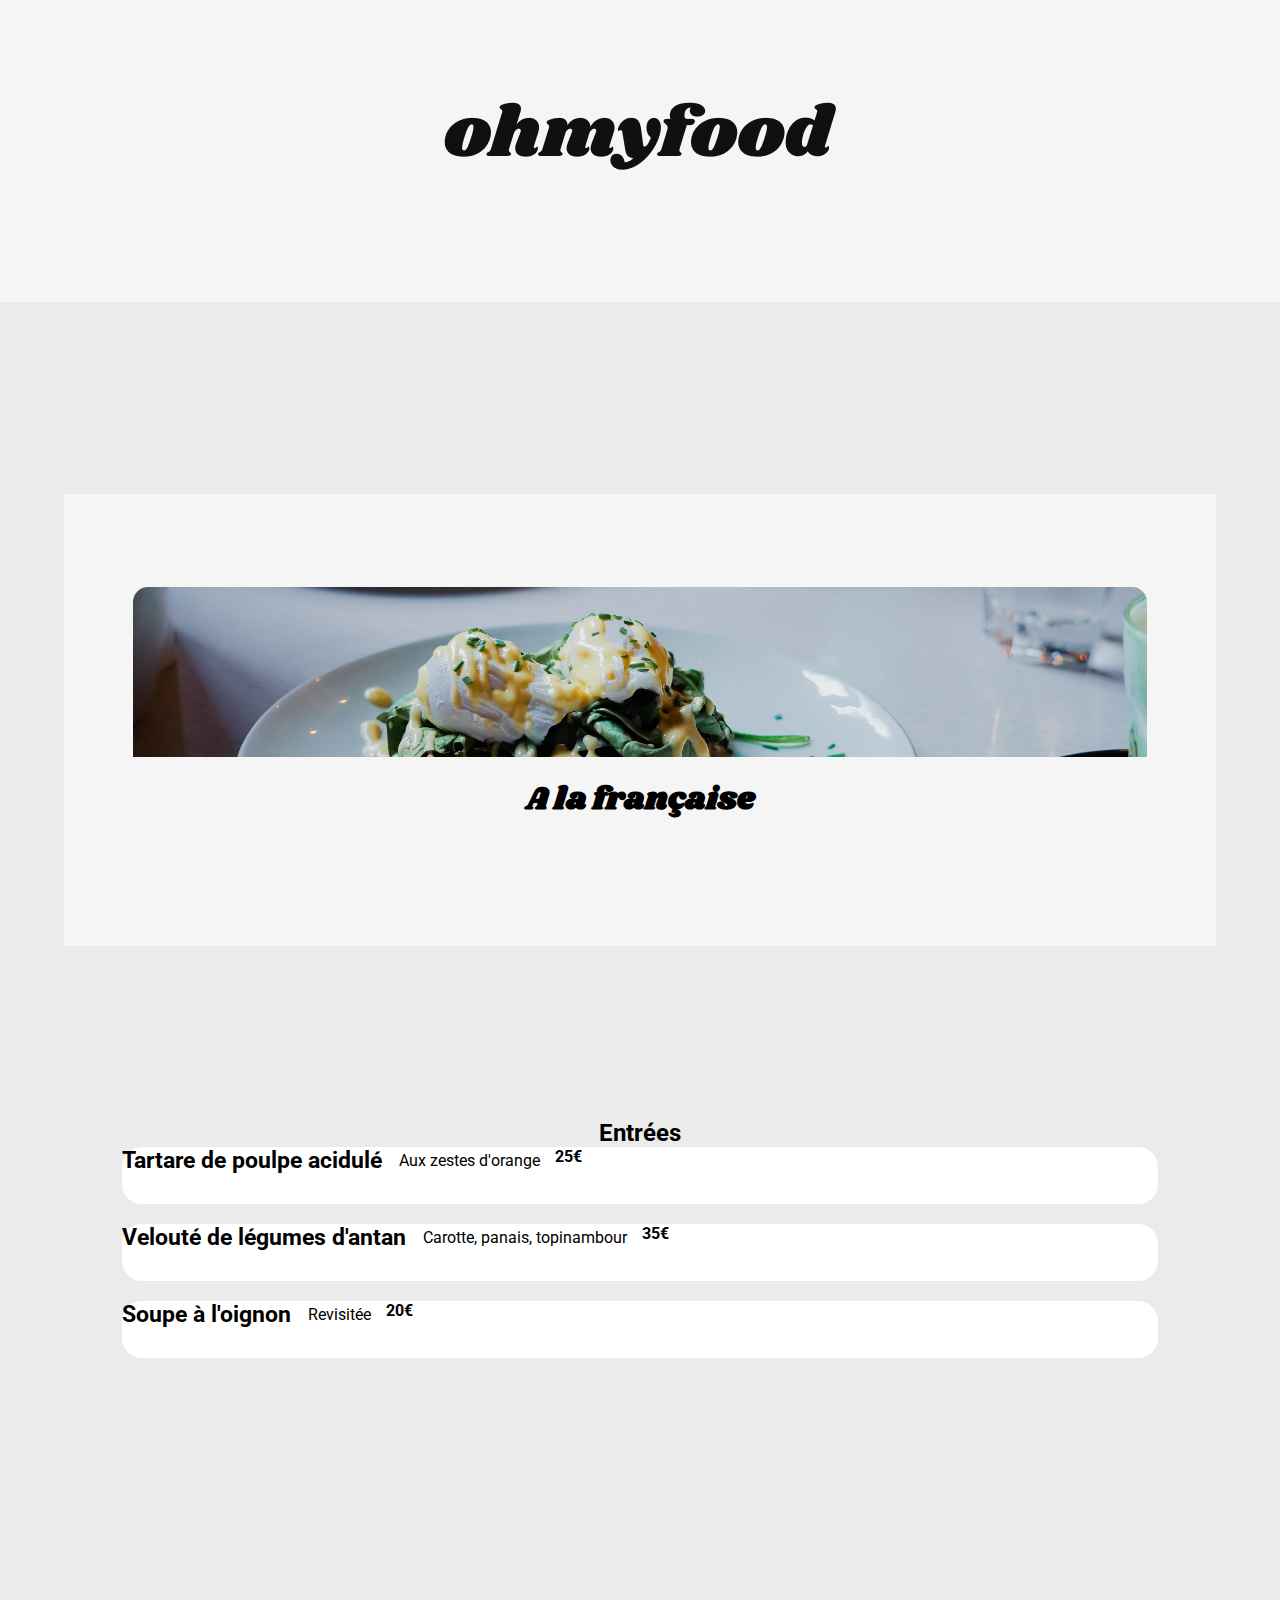
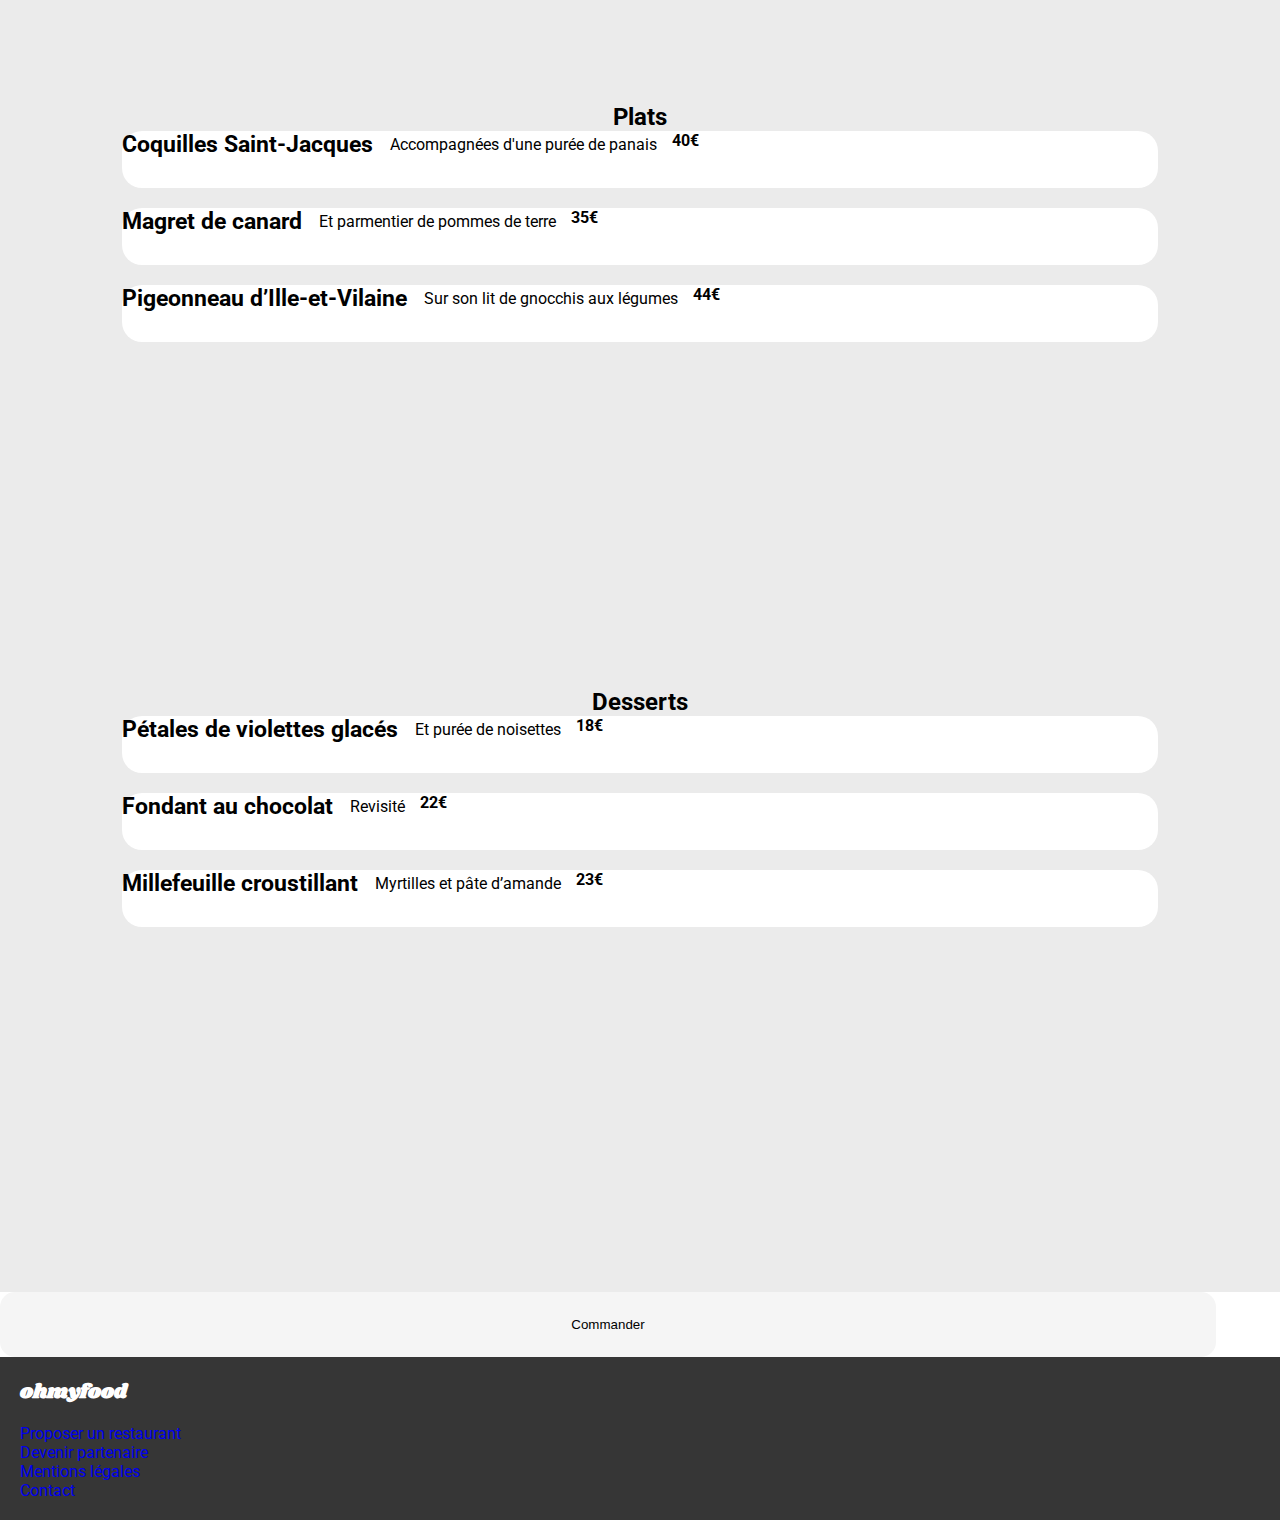
==== menus/a-la-francaise.html @ ab2bd28c "Corrections html" ====
<!DOCTYPE html>
<html lang="fr">

<head>
    <meta charset="UTF-8">
    <meta name="description" content="Projet 3 - Openclassroom - Dev JS React" />
    <title>A la française</title>
    <link rel="preload" href="../css/style.css" as="style">
    <link rel="stylesheet" href="../css/style.css">
</head>
<body>
    <header>
        <a href="../index.html"><!-- icône retour page d'accueil en boutton --><img src="../images/logo/ohmyfood.png"></a>
    </header>
    <main>
        <article>
            <header>
                <img src="../images/restaurants/toa-heftiba-DQKerTsQwi0-unsplash.jpg" alt="photo d'oeufs pochés sur toast et lit de feuilles d'épinards avec sauce">
                <h1>A la française</h1>
                <!-- icône favoris -->
            </header>
            <section>
                <h2>Entrées</h2>
                <ul>
                    <li>
                        <h3>Tartare de poulpe acidulé</h3>
                        <p>Aux zestes d'orange</p>
                        <b>25€</b>
                    </li>
                    <li>
                        <h3>Velouté de légumes d'antan</h3>
                        <p>Carotte, panais, topinambour</p>
                        <b>35€</b>
                    </li>
                    <li>
                        <h3>Soupe à l'oignon</h3>
                        <p>Revisitée</p>
                        <b>20€</b>
                    </li>
                </ul>
            </section>
            <section>
                <h2>Plats</h2>
                <ul>
                    <li>
                        <h3>Coquilles Saint-Jacques</h3>
                        <p>Accompagnées d'une purée de panais</p>
                        <b>40€</b>
                    </li>
                    <li>
                        <h3>Magret de canard</h3>
                        <p>Et parmentier de pommes de terre</p>
                        <b>35€</b>
                    </li>
                    <li>
                        <h3>Pigeonneau d’Ille-et-Vilaine</h3>
                        <p>Sur son lit de gnocchis aux légumes</p>
                        <b>44€</b>
                    </li>
                </ul>
            </section>
            <section>
                <h2>Desserts</h2>
                <ul>
                    <li>
                        <h3>Pétales de violettes glacés</h3>
                        <p>Et purée de noisettes</p>
                        <b>18€</b>
                    </li>
                    <li>
                        <h3>Fondant au chocolat</h3>
                        <p>Revisité</p>
                        <b>22€</b>
                    </li>
                    <li>
                        <h3>Millefeuille croustillant</h3>
                        <p>Myrtilles et pâte d’amande</p>
                        <b>23€</b>
                    </li>
                </ul>
            </section>
        </article>
        <button>
            Commander
        </button>    
    </main>
    <footer>
        <h3>ohmyfood</h3>
        <ul>
            <li>
                <a href="#">Proposer un restaurant</a>
            </li>
            <li>
                <a href="#">Devenir partenaire</a>  
            </li>
            <li>
                <!-- icône -->
                <a href="#">Mentions légales</a>
            </li>
            <li>
                <!-- icône -->
                <a href="#">Contact</a>
            </li>
        </ul>
    </footer>
</body>

</html>
---- css/style.css ----
@import url('https://necolas.github.io/normalize.css/8.0.1/normalize.css');
@import url('https://fonts.googleapis.com/css2?family=Roboto&family=Shrikhand&display=swap');

/* font-family: ', cursive; */

:root {
  --light-grey-1 : hsl(0, 0%, 92%);
  --light-grey-2 : hsl(0, 0%, 96%);
  --white : hsl(0, 0%, 100%);
  --button-gradient : linear-gradient(
    0deg,
    hsl(267, 66%, 60%), 
    hsl(317, 100%, 74%)
    );
  --padding-section : 15% 5%;
  --purple : hsl(267, 66%, 60%);
  --footer-background : hsl(0, 0%, 21%);
  --green : hsl(165, 56%, 75%); 
}

body {
  margin: auto;
  font-family: 'Roboto', sans-serif;
  box-sizing: border-box;
}

h1,
h2,
h3,
h4,
p {
  margin :0;
}

ul {
  margin: 0;
  padding: 0;
  list-style-type: none;
}

a:link {
  text-decoration: none;
}

header h1 {
  font-family: 'Shrikhand';
  padding-top : 15px;
  padding-bottom: 8px;
}

section p {
  padding: 15px;
}

section {
   text-align: center;
}

section p {
  padding-left: 17px;
}
    
header {
  padding : 8% 6% 10%;
  text-align: center;
  background-color: hsl(0, 0%, 96%);
}  

header h2 {
  font-size: 25px;
  font-weight: bolder;
}

header p {
  padding: 15px 0;
  font-weight: 700;
}
  
header button {
  margin-top: 15px;
  padding : 15px 20px;
  border-radius: 25px;
  border : none;
  color : var(--white);
  background: var(--button-gradient);
}

main section {
  padding: var(--padding-section);
}

main h3 {
  padding-bottom: 30px;
  text-align: left;
  font-size: 23px;
}

main ul {
  display: flex;
  flex-direction: column; 
  gap : 20px;
}

main button {
  padding : 25px;
  width : 95%;
  border : none;
  border-radius: 15px;
  background-color: var(--light-grey-2);
}

article {
  padding: var(--padding-section);
  background-color: var(--light-grey-1);
  box-sizing: border-box;
}

article li {
  display: flex;
  border-radius: 20px;
  background-color: var(--white);
}
    
article figure {
  position: relative;
  margin: 0;
  width: 100%;
}

article figcaption {
  display: flex;
  flex-direction: column;
  padding: 0 15px 20px;
}

article img {
  width: 100%;
  height: 170px;
  border-radius: 15px 15px 0 0;
  object-fit: cover;
  z-index: 1;
}

article h4 {
  padding-top: 15px;
}

article p {
  padding-top: 4px;
}

footer {
  padding: 20px;
  color : var(--white);
  background-color: hsl(0, 0%, 21%);
}

footer h3 {
  padding-bottom: 17px;
  font-family: 'Shrikhand';
  font-size: 20px;
  color : var(--white);
}
    
.location {
  display: flex;
  align-items: center;
  justify-content: center;
  background-color: var(--light-grey-1);
}

.logo {
  padding-top: 20px;
  padding-bottom: 8px;
  height: 30px;
}

.fa-heart {
    align-self: flex-end;
}

.nouveau {
  position: absolute;
  margin-top: 3%;
  margin-left: 75%;
  padding: 5px 10px;
  font-size: 14px;
  font-weight: 600;
  color: hsl(165, 80%, 32%);
  background-color: var(--green);
  z-index: 4;
}
---- css/style.css ----
@import url('https://necolas.github.io/normalize.css/8.0.1/normalize.css');
@import url('https://fonts.googleapis.com/css2?family=Roboto&family=Shrikhand&display=swap');

/* font-family: ', cursive; */

:root {
  --light-grey-1 : hsl(0, 0%, 92%);
  --light-grey-2 : hsl(0, 0%, 96%);
  --white : hsl(0, 0%, 100%);
  --button-gradient : linear-gradient(
    0deg,
    hsl(267, 66%, 60%), 
    hsl(317, 100%, 74%)
    );
  --padding-section : 15% 5%;
  --purple : hsl(267, 66%, 60%);
  --footer-background : hsl(0, 0%, 21%);
  --green : hsl(165, 56%, 75%); 
}

body {
  margin: auto;
  font-family: 'Roboto', sans-serif;
  box-sizing: border-box;
}

h1,
h2,
h3,
h4,
p {
  margin :0;
}

ul {
  margin: 0;
  padding: 0;
  list-style-type: none;
}

a:link {
  text-decoration: none;
}

header h1 {
  font-family: 'Shrikhand';
  padding-top : 15px;
  padding-bottom: 8px;
}

section p {
  padding: 15px;
}

section {
   text-align: center;
}

section p {
  padding-left: 17px;
}
    
header {
  padding : 8% 6% 10%;
  text-align: center;
  background-color: hsl(0, 0%, 96%);
}  

header h2 {
  font-size: 25px;
  font-weight: bolder;
}

header p {
  padding: 15px 0;
  font-weight: 700;
}
  
header button {
  margin-top: 15px;
  padding : 15px 20px;
  border-radius: 25px;
  border : none;
  color : var(--white);
  background: var(--button-gradient);
}

main section {
  padding: var(--padding-section);
}

main h3 {
  padding-bottom: 30px;
  text-align: left;
  font-size: 23px;
}

main ul {
  display: flex;
  flex-direction: column; 
  gap : 20px;
}

main button {
  padding : 25px;
  width : 95%;
  border : none;
  border-radius: 15px;
  background-color: var(--light-grey-2);
}

article {
  padding: var(--padding-section);
  background-color: var(--light-grey-1);
  box-sizing: border-box;
}

article li {
  display: flex;
  border-radius: 20px;
  background-color: var(--white);
}
    
article figure {
  position: relative;
  margin: 0;
  width: 100%;
}

article figcaption {
  display: flex;
  flex-direction: column;
  padding: 0 15px 20px;
}

article img {
  width: 100%;
  height: 170px;
  border-radius: 15px 15px 0 0;
  object-fit: cover;
  z-index: 1;
}

article h4 {
  padding-top: 15px;
}

article p {
  padding-top: 4px;
}

footer {
  padding: 20px;
  color : var(--white);
  background-color: hsl(0, 0%, 21%);
}

footer h3 {
  padding-bottom: 17px;
  font-family: 'Shrikhand';
  font-size: 20px;
  color : var(--white);
}
    
.location {
  display: flex;
  align-items: center;
  justify-content: center;
  background-color: var(--light-grey-1);
}

.logo {
  padding-top: 20px;
  padding-bottom: 8px;
  height: 30px;
}

.fa-heart {
    align-self: flex-end;
}

.nouveau {
  position: absolute;
  margin-top: 3%;
  margin-left: 75%;
  padding: 5px 10px;
  font-size: 14px;
  font-weight: 600;
  color: hsl(165, 80%, 32%);
  background-color: var(--green);
  z-index: 4;
}
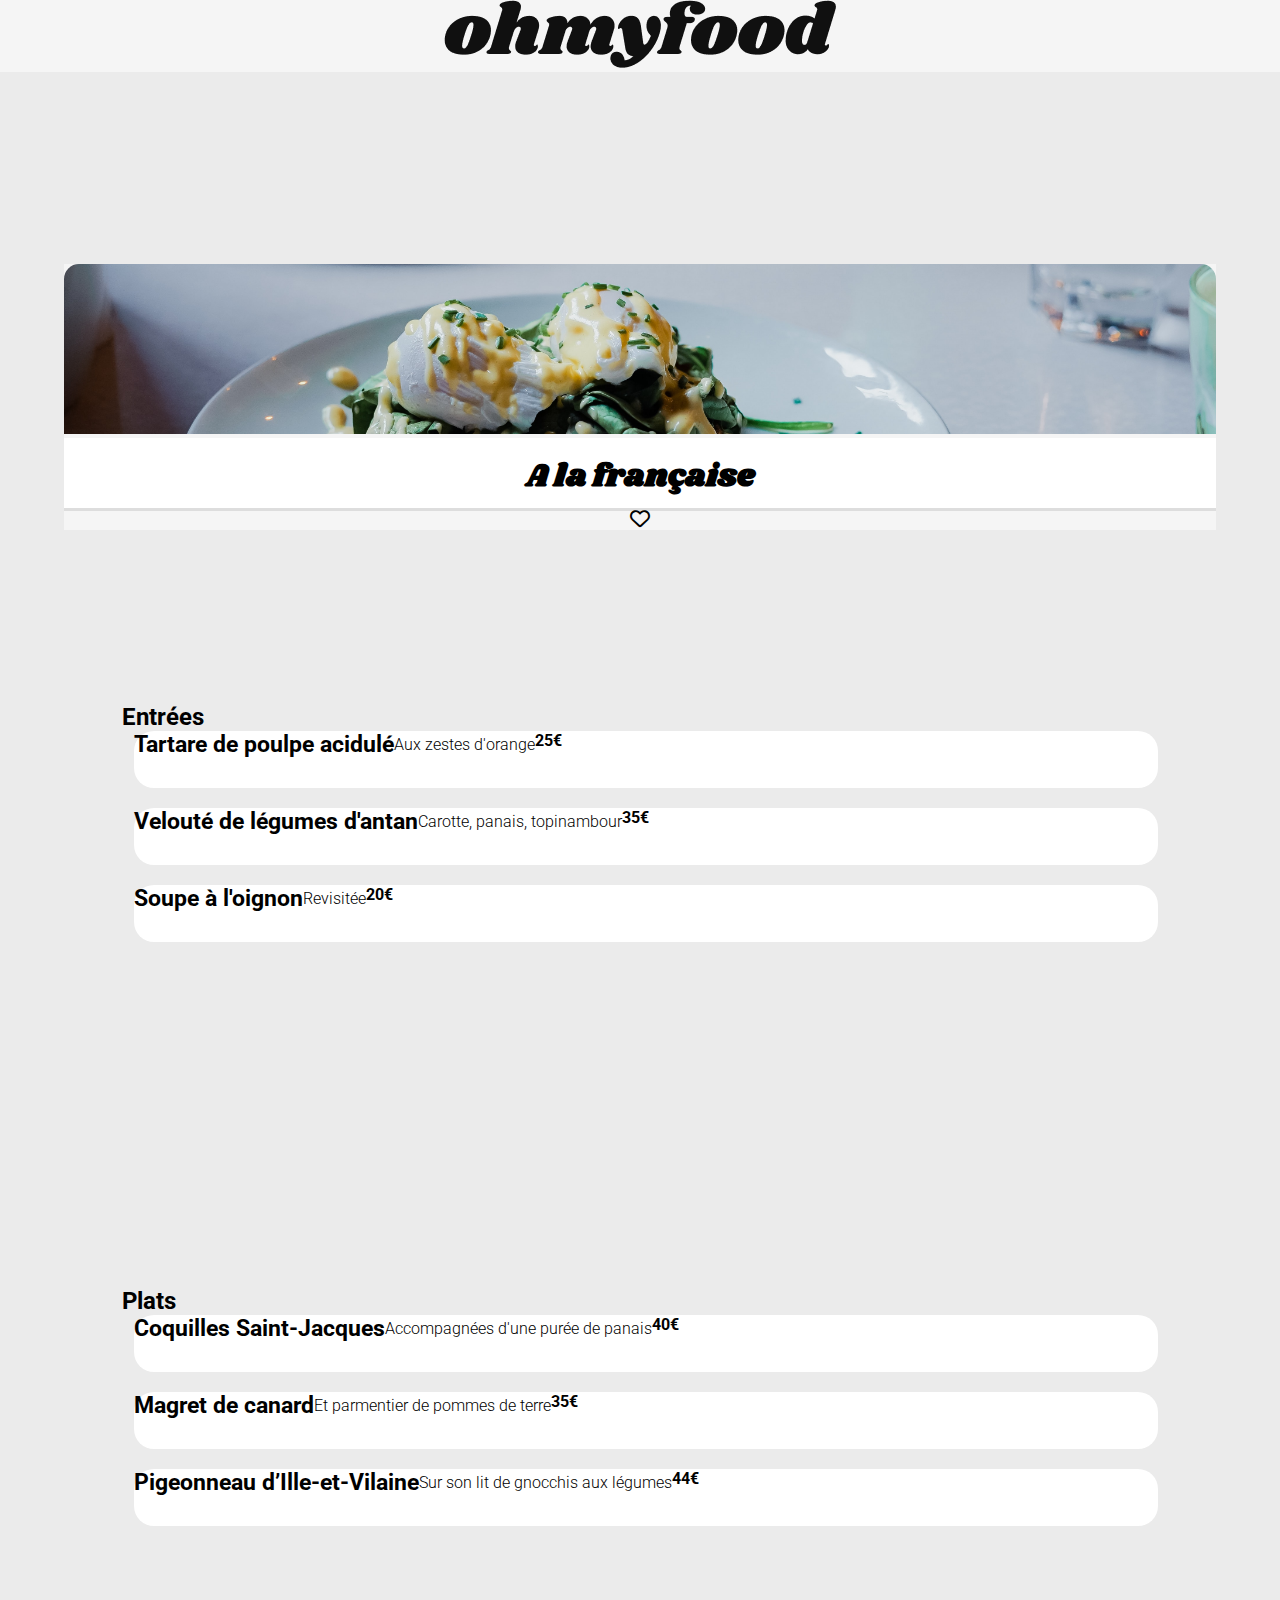
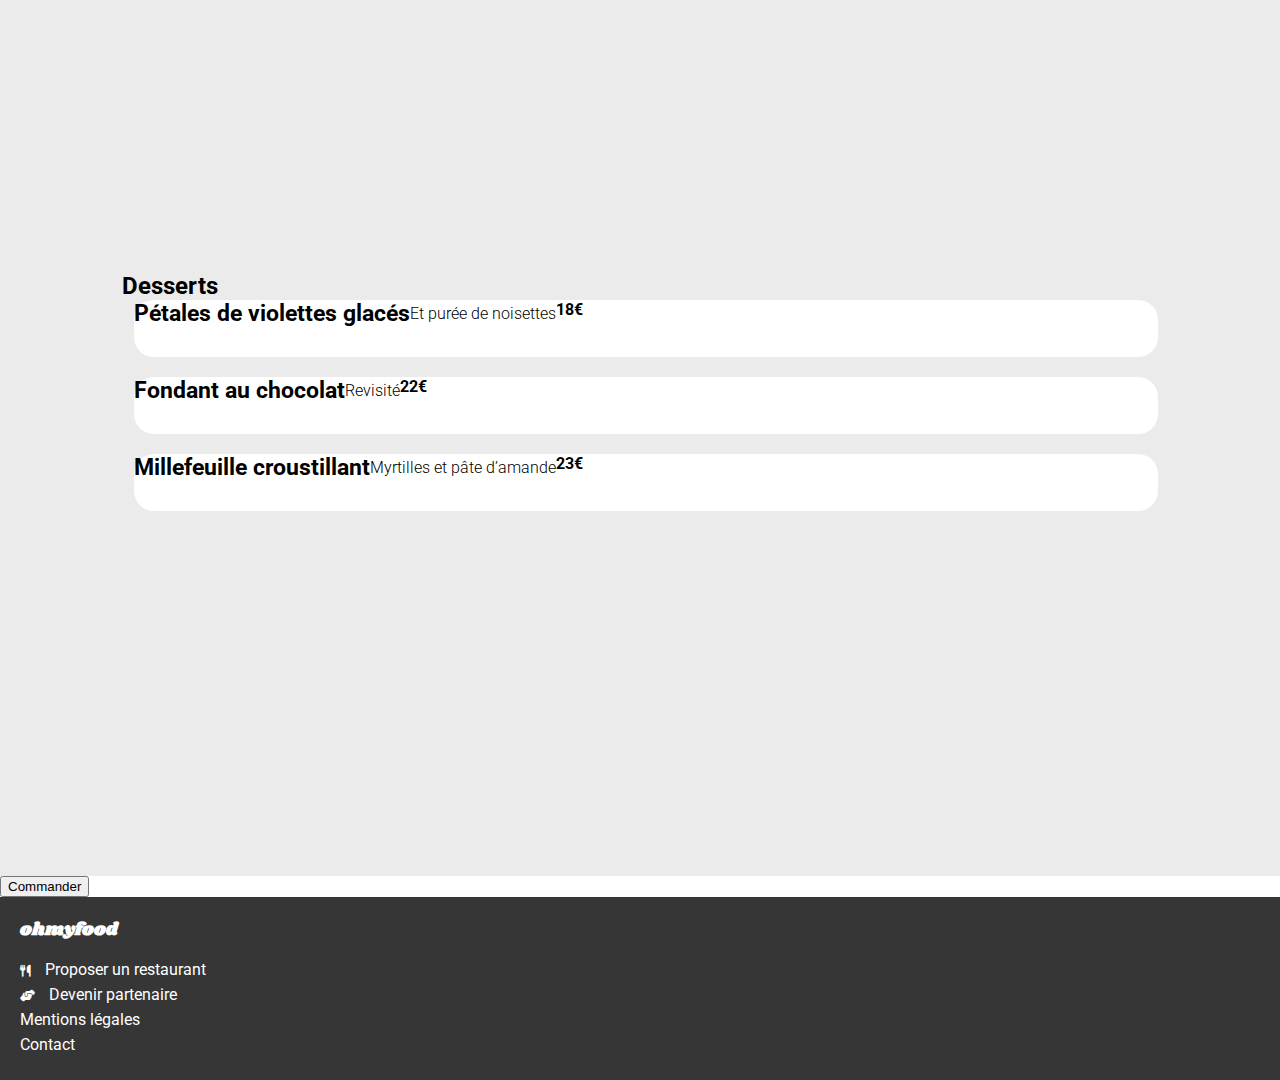
==== commit 932fdcf0: "Début Menus" ====
--- a/menus/a-la-francaise.html
+++ b/menus/a-la-francaise.html
@@ -6,6 +6,11 @@
     <meta name="description" content="Projet 3 - Openclassroom - Dev JS React" />
     <title>A la française</title>
     <link rel="preload" href="../css/style.css" as="style">
+    <link rel="stylesheet" href="https://cdnjs.cloudflare.com/ajax/libs/font-awesome/6.2.1/css/all.min.css">
+    <link rel="preconnect" href="https://fonts.googleapis.com">
+    <link rel="preconnect" href="https://fonts.gstatic.com" crossorigin>
+    <link href="https://fonts.googleapis.com/css2?family=Roboto:wght@100;300;500;700&family=Shrikhand&display=swap"
+    rel="stylesheet">
     <link rel="stylesheet" href="../css/style.css">
 </head>
 <body>
@@ -17,7 +22,7 @@
             <header>
                 <img src="../images/restaurants/toa-heftiba-DQKerTsQwi0-unsplash.jpg" alt="photo d'oeufs pochés sur toast et lit de feuilles d'épinards avec sauce">
                 <h1>A la française</h1>
-                <!-- icône favoris -->
+                <i class="fa-regular fa-heart"></i>
             </header>
             <section>
                 <h2>Entrées</h2>
@@ -86,22 +91,22 @@
     </main>
     <footer>
         <h3>ohmyfood</h3>
-        <ul>
-            <li>
-                <a href="#">Proposer un restaurant</a>
-            </li>
-            <li>
-                <a href="#">Devenir partenaire</a>  
-            </li>
-            <li>
-                <!-- icône -->
-                <a href="#">Mentions légales</a>
-            </li>
-            <li>
-                <!-- icône -->
-                <a href="#">Contact</a>
-            </li>
-        </ul>
+            <ul>
+                <li>
+                    <i class="fa-solid fa-utensils"></i>
+                    Proposer un restaurant
+                </li>
+                <li>
+                    <i class="fa-solid fa-handshake-angle"></i>
+                    Devenir partenaire
+                </li>
+                <li>
+                    Mentions légales
+                </li>
+                <li>
+                    Contact
+                </li>
+            </ul>
     </footer>
 </body>
 
--- a/css/style.css
+++ b/css/style.css
@@ -1,7 +1,4 @@
 @import url('https://necolas.github.io/normalize.css/8.0.1/normalize.css');
-@import url('https://fonts.googleapis.com/css2?family=Roboto&family=Shrikhand&display=swap');
-
-/* font-family: ', cursive; */
 
 :root {
   --light-grey-1 : hsl(0, 0%, 92%);
@@ -42,42 +39,38 @@
   text-decoration: none;
 }
 
-header h1 {
-  font-family: 'Shrikhand';
-  padding-top : 15px;
-  padding-bottom: 8px;
-}
-
-section p {
-  padding: 15px;
-}
-
-section {
-   text-align: center;
-}
-
-section p {
-  padding-left: 17px;
-}
-    
 header {
-  padding : 8% 6% 10%;
   text-align: center;
   background-color: hsl(0, 0%, 96%);
 }  
 
+header h1 {
+  padding : 15px 0 8px 0;
+  font-family: 'Shrikhand';
+  background-color: var(--white);
+  border-bottom: 3px solid hsla(0, 0%, 83%, 80%);
+  /* box-shadow: 2px 2px 3px hsl(0, 0%, 83%); */
+}
+
+header span {
+  padding: 15px 17px;
+}
+
 header h2 {
-  font-size: 25px;
-  font-weight: bolder;
+  padding: 35px 80px 0 80px;
+  font-size: 22px;
+  font-weight: 700;
 }
 
 header p {
-  padding: 15px 0;
-  font-weight: 700;
+  padding: 15px 30px;
+  font-size: 18px;
+  font-weight: 300;
 }
   
 header button {
   margin-top: 15px;
+  margin-bottom: 60px;
   padding : 15px 20px;
   border-radius: 25px;
   border : none;
@@ -101,12 +94,30 @@
   gap : 20px;
 }
 
-main button {
-  padding : 25px;
-  width : 95%;
+main li {
+  margin-left: 12px;
+  padding : 25px 25px 22px 25px;
   border : none;
-  border-radius: 15px;
+  border-radius: 20px;
   background-color: var(--light-grey-2);
+}
+
+main section div {
+  display: flex;
+  gap: 25px;
+  margin-left: -36px;
+}
+
+main section .button-numbers {
+  padding : 3px 8px ;
+  border-radius: 25px;
+  color : var(--white) ;
+  background-color: var(--purple);
+}
+
+main section .fa-solid {
+  color : hsl(0, 0%, 49%);
+  font-size: 18px;
 }
 
 article {
@@ -117,8 +128,13 @@
 
 article li {
   display: flex;
+  padding : 0;
   border-radius: 20px;
   background-color: var(--white);
+}
+
+article a {
+  width: 100%;
 }
     
 article figure {
@@ -130,7 +146,7 @@
 article figcaption {
   display: flex;
   flex-direction: column;
-  padding: 0 15px 20px;
+  padding: 0 25px 25px 20px;
 }
 
 article img {
@@ -143,10 +159,17 @@
 
 article h4 {
   padding-top: 15px;
+  font-size: 17px;
+  /* color : hsl(0, 0, 0); */
+}
+
+article li a:visited {
+  color: black;
 }
 
 article p {
   padding-top: 4px;
+  font-weight: 300;
 }
 
 footer {
@@ -158,8 +181,17 @@
 footer h3 {
   padding-bottom: 17px;
   font-family: 'Shrikhand';
-  font-size: 20px;
+  font-size: 18px;
   color : var(--white);
+}
+
+footer li {
+  padding-bottom: 6px ;
+}
+
+footer .fa-solid {
+  font-size: 12px;
+  padding-right: 10px;
 }
     
 .location {
@@ -176,8 +208,12 @@
 }
 
 .fa-heart {
-    align-self: flex-end;
-}
+  margin-top: -30px;
+  align-self: flex-end;
+  font-size: 20px;
+}
+
+/*fa heaert onclick color purple*/
 
 .nouveau {
   position: absolute;
--- a/css/style.css
+++ b/css/style.css
@@ -1,7 +1,4 @@
 @import url('https://necolas.github.io/normalize.css/8.0.1/normalize.css');
-@import url('https://fonts.googleapis.com/css2?family=Roboto&family=Shrikhand&display=swap');
-
-/* font-family: ', cursive; */
 
 :root {
   --light-grey-1 : hsl(0, 0%, 92%);
@@ -42,42 +39,38 @@
   text-decoration: none;
 }
 
-header h1 {
-  font-family: 'Shrikhand';
-  padding-top : 15px;
-  padding-bottom: 8px;
-}
-
-section p {
-  padding: 15px;
-}
-
-section {
-   text-align: center;
-}
-
-section p {
-  padding-left: 17px;
-}
-    
 header {
-  padding : 8% 6% 10%;
   text-align: center;
   background-color: hsl(0, 0%, 96%);
 }  
 
+header h1 {
+  padding : 15px 0 8px 0;
+  font-family: 'Shrikhand';
+  background-color: var(--white);
+  border-bottom: 3px solid hsla(0, 0%, 83%, 80%);
+  /* box-shadow: 2px 2px 3px hsl(0, 0%, 83%); */
+}
+
+header span {
+  padding: 15px 17px;
+}
+
 header h2 {
-  font-size: 25px;
-  font-weight: bolder;
+  padding: 35px 80px 0 80px;
+  font-size: 22px;
+  font-weight: 700;
 }
 
 header p {
-  padding: 15px 0;
-  font-weight: 700;
+  padding: 15px 30px;
+  font-size: 18px;
+  font-weight: 300;
 }
   
 header button {
   margin-top: 15px;
+  margin-bottom: 60px;
   padding : 15px 20px;
   border-radius: 25px;
   border : none;
@@ -101,12 +94,30 @@
   gap : 20px;
 }
 
-main button {
-  padding : 25px;
-  width : 95%;
+main li {
+  margin-left: 12px;
+  padding : 25px 25px 22px 25px;
   border : none;
-  border-radius: 15px;
+  border-radius: 20px;
   background-color: var(--light-grey-2);
+}
+
+main section div {
+  display: flex;
+  gap: 25px;
+  margin-left: -36px;
+}
+
+main section .button-numbers {
+  padding : 3px 8px ;
+  border-radius: 25px;
+  color : var(--white) ;
+  background-color: var(--purple);
+}
+
+main section .fa-solid {
+  color : hsl(0, 0%, 49%);
+  font-size: 18px;
 }
 
 article {
@@ -117,8 +128,13 @@
 
 article li {
   display: flex;
+  padding : 0;
   border-radius: 20px;
   background-color: var(--white);
+}
+
+article a {
+  width: 100%;
 }
     
 article figure {
@@ -130,7 +146,7 @@
 article figcaption {
   display: flex;
   flex-direction: column;
-  padding: 0 15px 20px;
+  padding: 0 25px 25px 20px;
 }
 
 article img {
@@ -143,10 +159,17 @@
 
 article h4 {
   padding-top: 15px;
+  font-size: 17px;
+  /* color : hsl(0, 0, 0); */
+}
+
+article li a:visited {
+  color: black;
 }
 
 article p {
   padding-top: 4px;
+  font-weight: 300;
 }
 
 footer {
@@ -158,8 +181,17 @@
 footer h3 {
   padding-bottom: 17px;
   font-family: 'Shrikhand';
-  font-size: 20px;
+  font-size: 18px;
   color : var(--white);
+}
+
+footer li {
+  padding-bottom: 6px ;
+}
+
+footer .fa-solid {
+  font-size: 12px;
+  padding-right: 10px;
 }
     
 .location {
@@ -176,8 +208,12 @@
 }
 
 .fa-heart {
-    align-self: flex-end;
-}
+  margin-top: -30px;
+  align-self: flex-end;
+  font-size: 20px;
+}
+
+/*fa heaert onclick color purple*/
 
 .nouveau {
   position: absolute;
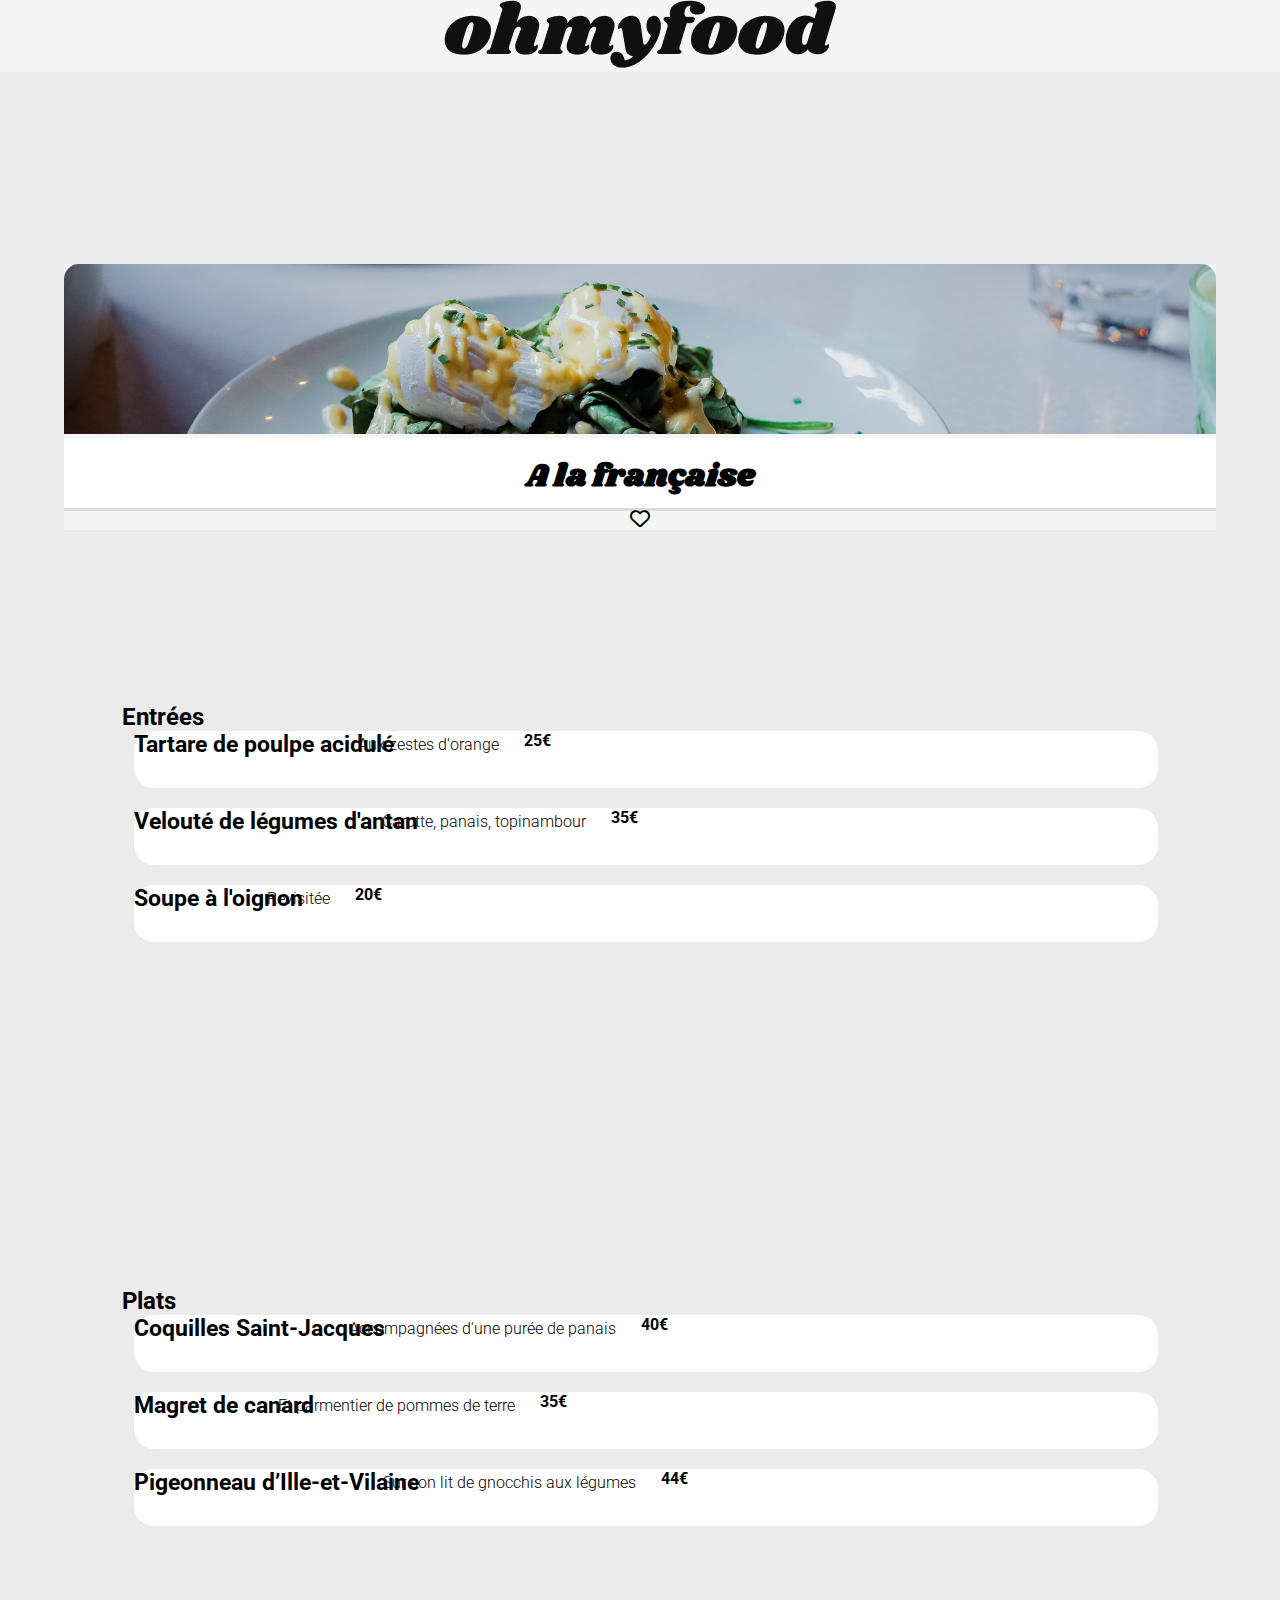
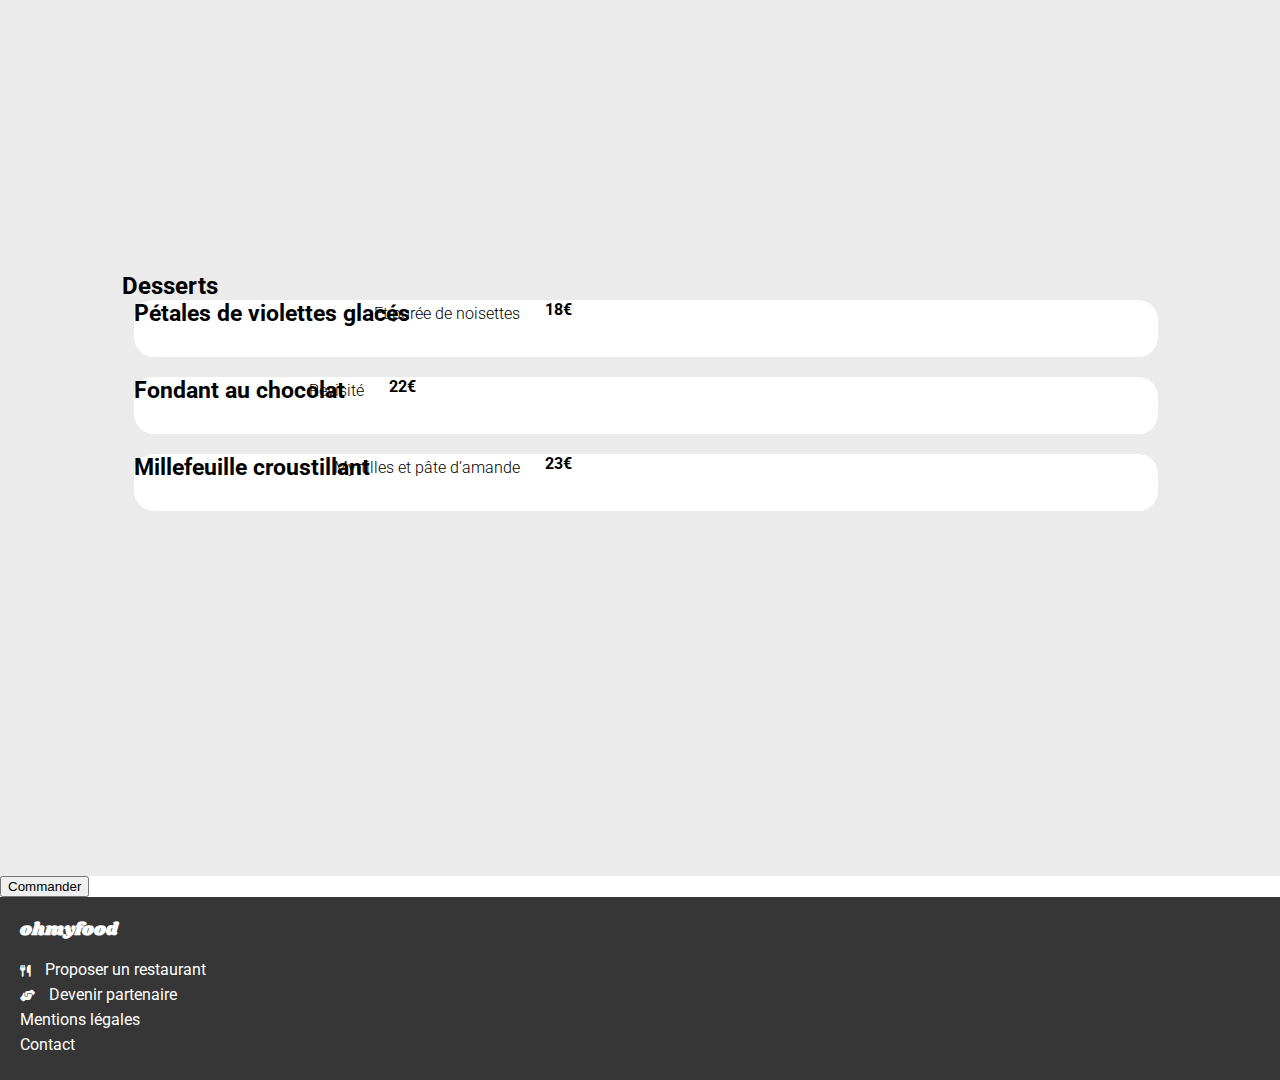
==== commit 4422e0bb: "Design Pages Menu - Part 2" ====
--- a/menus/a-la-francaise.html
+++ b/menus/a-la-francaise.html
@@ -15,77 +15,97 @@
 </head>
 <body>
     <header>
-        <a href="../index.html"><!-- icône retour page d'accueil en boutton --><img src="../images/logo/ohmyfood.png"></a>
+        <a href="../index.html"><!-- icône retour page d'accueil en boutton --><img src="../images/logo/ohmyfood.png" class="menu-logo" alt="logo ohmyfood"></a>
     </header>
-    <main>
+    <main class="page">
         <article>
-            <header>
+            <header class="top-menu">
                 <img src="../images/restaurants/toa-heftiba-DQKerTsQwi0-unsplash.jpg" alt="photo d'oeufs pochés sur toast et lit de feuilles d'épinards avec sauce">
-                <h1>A la française</h1>
-                <i class="fa-regular fa-heart"></i>
+                <div>
+                    <h1>A la française</h1>
+                    <i class="fa-regular fa-heart fav-page"></i>
+                </div>
             </header>
             <section>
                 <h2>Entrées</h2>
                 <ul>
-                    <li>
+                    <li class="menu">
                         <h3>Tartare de poulpe acidulé</h3>
-                        <p>Aux zestes d'orange</p>
-                        <b>25€</b>
+                        <div class="name-price">
+                            <p>Aux zestes d'orange</p>
+                            <b>25€</b>
+                        </div>
                     </li>
-                    <li>
+                    <li class="menu">
                         <h3>Velouté de légumes d'antan</h3>
-                        <p>Carotte, panais, topinambour</p>
-                        <b>35€</b>
+                        <div class="name-price">
+                            <p>Carotte, panais, topinambour</p>
+                            <b>35€</b>
+                        </div>
                     </li>
-                    <li>
+                    <li class="menu">
                         <h3>Soupe à l'oignon</h3>
-                        <p>Revisitée</p>
-                        <b>20€</b>
+                        <div class="name-price">
+                            <p>Revisitée</p>
+                            <b>20€</b>
+                        </div>
                     </li>
                 </ul>
             </section>
             <section>
                 <h2>Plats</h2>
                 <ul>
-                    <li>
+                    <li class="menu">
                         <h3>Coquilles Saint-Jacques</h3>
-                        <p>Accompagnées d'une purée de panais</p>
-                        <b>40€</b>
+                        <div class="name-price">
+                            <p>Accompagnées d'une purée de panais</p>
+                            <b>40€</b>
+                        </div>
                     </li>
-                    <li>
+                    <li class="menu">
                         <h3>Magret de canard</h3>
-                        <p>Et parmentier de pommes de terre</p>
-                        <b>35€</b>
+                        <div class="name-price">
+                            <p>Et parmentier de pommes de terre</p>
+                            <b>35€</b>
+                        </div>
                     </li>
-                    <li>
+                    <li class="menu">
                         <h3>Pigeonneau d’Ille-et-Vilaine</h3>
-                        <p>Sur son lit de gnocchis aux légumes</p>
-                        <b>44€</b>
+                        <div class="name-price">
+                            <p>Sur son lit de gnocchis aux légumes</p>
+                            <b>44€</b>
+                        </div>
                     </li>
                 </ul>
             </section>
             <section>
                 <h2>Desserts</h2>
                 <ul>
-                    <li>
+                    <li class="menu">
                         <h3>Pétales de violettes glacés</h3>
-                        <p>Et purée de noisettes</p>
-                        <b>18€</b>
+                        <div class="name-price">
+                            <p>Et purée de noisettes</p>
+                            <b>18€</b>
+                        </div>
                     </li>
-                    <li>
+                    <li class="menu">
                         <h3>Fondant au chocolat</h3>
-                        <p>Revisité</p>
-                        <b>22€</b>
+                        <div class="name-price">
+                            <p>Revisité</p>
+                            <b>22€</b>
+                        </div>
                     </li>
-                    <li>
+                    <li class="menu">
                         <h3>Millefeuille croustillant</h3>
-                        <p>Myrtilles et pâte d’amande</p>
-                        <b>23€</b>
+                        <div class="name-price">
+                            <p>Myrtilles et pâte d’amande</p>
+                            <b>23€</b>
+                        </div>
                     </li>
                 </ul>
             </section>
         </article>
-        <button>
+        <button class="order-button">
             Commander
         </button>    
     </main>
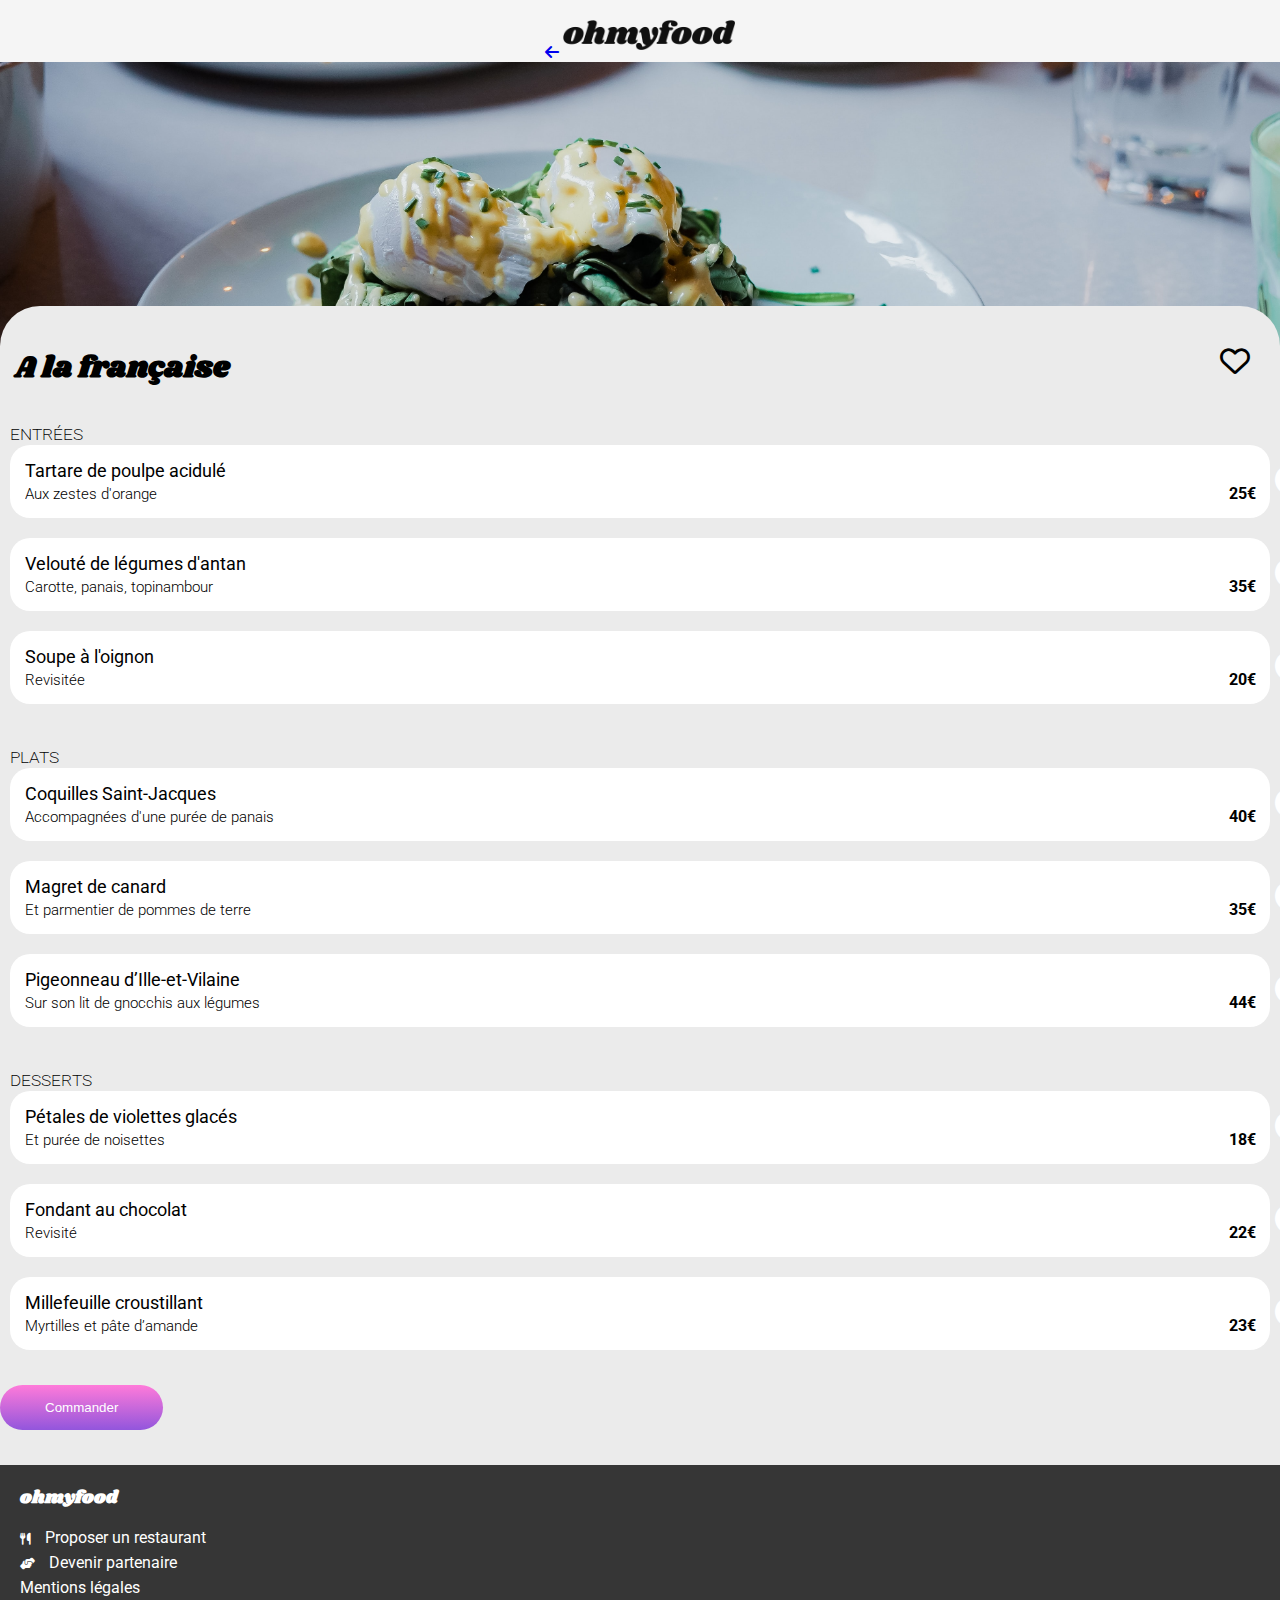
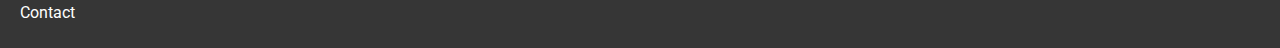
==== commit 45244c76: "Implémentation Animation - 2" ====
--- a/menus/a-la-francaise.html
+++ b/menus/a-la-francaise.html
@@ -3,19 +3,25 @@
 
 <head>
     <meta charset="UTF-8">
-    <meta name="description" content="Projet 3 - Openclassroom - Dev JS React" />
+    <meta name="viewport" content="width=device-width, initial-scale=1.0">
+
     <title>A la française</title>
-    <link rel="preload" href="../css/style.css" as="style">
-    <link rel="stylesheet" href="https://cdnjs.cloudflare.com/ajax/libs/font-awesome/6.2.1/css/all.min.css">
+
+    <link rel="preload" href="css/style.css" as="style">
+    <meta name="description" content="Projet 3 - Openclassroom - Dev JS React">
     <link rel="preconnect" href="https://fonts.googleapis.com">
     <link rel="preconnect" href="https://fonts.gstatic.com" crossorigin>
-    <link href="https://fonts.googleapis.com/css2?family=Roboto:wght@100;300;500;700&family=Shrikhand&display=swap"
-    rel="stylesheet">
+    <link rel="stylesheet" href="https://cdnjs.cloudflare.com/ajax/libs/font-awesome/6.2.1/css/all.min.css">
+    <link rel="stylesheet" href="https://fonts.googleapis.com/css2?family=Roboto:wght@100;300;500;700&family=Shrikhand&display=swap">
+    <link rel="stylesheet" href="https://necolas.github.io/normalize.css/8.0.1/normalize.css">
     <link rel="stylesheet" href="../css/style.css">
 </head>
 <body>
     <header>
-        <a href="../index.html"><!-- icône retour page d'accueil en boutton --><img src="../images/logo/ohmyfood.png" class="menu-logo" alt="logo ohmyfood"></a>
+        <a href="../index.html">
+            <i class="fa-solid fa-arrow-left"></i>
+            <img src="../images/logo/ohmyfood.png" class="menu-logo" alt="logo ohmyfood">
+        </a>
     </header>
     <main class="page">
         <article>
@@ -31,24 +37,24 @@
                 <ul>
                     <li class="menu">
                         <h3>Tartare de poulpe acidulé</h3>
-                        <div class="name-price">
-                            <p>Aux zestes d'orange</p>
-                            <b>25€</b>
-                        </div>
+                        <p>Aux zestes d'orange</p>
+                        <b class="price">25€</b>
+                        <div class="menu-selection"></div>
+                        <i class="fa-solid fa-circle-check"></i>
                     </li>
                     <li class="menu">
                         <h3>Velouté de légumes d'antan</h3>
-                        <div class="name-price">
-                            <p>Carotte, panais, topinambour</p>
-                            <b>35€</b>
-                        </div>
+                        <p>Carotte, panais, topinambour</p>
+                        <b class="price">35€</b>
+                        <div class="menu-selection"></div>
+                        <i class="fa-solid fa-circle-check"></i>
                     </li>
                     <li class="menu">
                         <h3>Soupe à l'oignon</h3>
-                        <div class="name-price">
-                            <p>Revisitée</p>
-                            <b>20€</b>
-                        </div>
+                        <p>Revisitée</p>
+                        <b class="price">20€</b>
+                        <div class="menu-selection"></div>
+                        <i class="fa-solid fa-circle-check"></i>
                     </li>
                 </ul>
             </section>
@@ -57,24 +63,24 @@
                 <ul>
                     <li class="menu">
                         <h3>Coquilles Saint-Jacques</h3>
-                        <div class="name-price">
-                            <p>Accompagnées d'une purée de panais</p>
-                            <b>40€</b>
-                        </div>
+                        <p>Accompagnées d'une purée de panais</p>
+                        <b class="price">40€</b>
+                        <div class="menu-selection"></div>
+                        <i class="fa-solid fa-circle-check"></i>
                     </li>
                     <li class="menu">
                         <h3>Magret de canard</h3>
-                        <div class="name-price">
-                            <p>Et parmentier de pommes de terre</p>
-                            <b>35€</b>
-                        </div>
+                        <p>Et parmentier de pommes de terre</p>
+                        <b class="price">35€</b>
+                        <div class="menu-selection"></div>
+                        <i class="fa-solid fa-circle-check"></i>
                     </li>
                     <li class="menu">
                         <h3>Pigeonneau d’Ille-et-Vilaine</h3>
-                        <div class="name-price">
-                            <p>Sur son lit de gnocchis aux légumes</p>
-                            <b>44€</b>
-                        </div>
+                        <p>Sur son lit de gnocchis aux légumes</p>
+                        <b class="price">44€</b>
+                        <div class="menu-selection"></div>
+                        <i class="fa-solid fa-circle-check"></i>
                     </li>
                 </ul>
             </section>
@@ -83,24 +89,24 @@
                 <ul>
                     <li class="menu">
                         <h3>Pétales de violettes glacés</h3>
-                        <div class="name-price">
-                            <p>Et purée de noisettes</p>
-                            <b>18€</b>
-                        </div>
+                        <p>Et purée de noisettes</p>
+                        <b class="price">18€</b>
+                        <div class="menu-selection"></div>
+                        <i class="fa-solid fa-circle-check"></i>
                     </li>
                     <li class="menu">
                         <h3>Fondant au chocolat</h3>
-                        <div class="name-price">
-                            <p>Revisité</p>
-                            <b>22€</b>
-                        </div>
+                        <p>Revisité</p>
+                        <b class="price">22€</b>
+                        <div class="menu-selection"></div>
+                        <i class="fa-solid fa-circle-check"></i>
                     </li>
                     <li class="menu">
                         <h3>Millefeuille croustillant</h3>
-                        <div class="name-price">
-                            <p>Myrtilles et pâte d’amande</p>
-                            <b>23€</b>
-                        </div>
+                        <p>Myrtilles et pâte d’amande</p>
+                        <b class="price">23€</b>
+                        <div class="menu-selection"></div>
+                        <i class="fa-solid fa-circle-check"></i>
                     </li>
                 </ul>
             </section>
--- a/css/style.css
+++ b/css/style.css
@@ -1,5 +1,3 @@
-@import url('https://necolas.github.io/normalize.css/8.0.1/normalize.css');
-
 :root {
   --light-grey-1 : hsl(0, 0%, 92%);
   --light-grey-2 : hsl(0, 0%, 96%);
@@ -15,6 +13,8 @@
   --green : hsl(165, 56%, 75%); 
 }
 
+/*silver, grey, space*/
+
 body {
   margin: auto;
   font-family: 'Roboto', sans-serif;
@@ -32,10 +32,10 @@
 ul {
   margin: 0;
   padding: 0;
-  list-style-type: none;
-}
-
-a:link {
+  list-style: none;
+}
+
+a {
   text-decoration: none;
 }
 
@@ -46,14 +46,20 @@
 
 header h1 {
   padding : 15px 0 8px 0;
-  font-family: 'Shrikhand';
+  font-family: 'Shrikhand', cursive;
   background-color: var(--white);
   border-bottom: 3px solid hsla(0, 0%, 83%, 80%);
   /* box-shadow: 2px 2px 3px hsl(0, 0%, 83%); */
 }
 
-header span {
+header form {
   padding: 15px 17px;
+}
+
+form input {
+  padding-left: 10px;
+  border: none;
+  background-color: var(--light-grey-1);
 }
 
 header h2 {
@@ -108,6 +114,76 @@
   margin-left: -36px;
 }
 
+
+article {
+  padding: var(--padding-section);
+  background-color: var(--light-grey-1);
+  box-sizing: border-box;
+}
+
+article li {
+  display: flex;
+  padding : 0;
+  border-radius: 20px;
+  background-color: var(--white);
+}
+
+article a {
+  width: 100%;
+}
+
+article figure {
+  position: relative;
+  margin: 0;
+  width: 100%;
+}
+
+article figcaption {
+  display: flex;
+  flex-direction: column;
+  padding: 0 25px 25px 20px;
+}
+
+article img {
+  width: 100%;
+  height: 170px;
+  border-radius: 15px 15px 0 0;
+  object-fit: cover;
+  z-index: 1;
+}
+
+article h4 {
+  padding-top: 15px;
+  font-size: 17px;
+  /* color : hsl(0, 0, 0); */
+}
+
+article li a:visited {
+  color: black;
+}
+
+article p {
+  padding-top: 4px;
+  font-weight: 300;
+}
+
+footer {
+  padding: 20px;
+  color : var(--white);
+  background-color: hsl(0, 0%, 21%);
+}
+
+footer h3 {
+  padding-bottom: 17px;
+  font-family: 'Shrikhand';
+  font-size: 18px;
+  color : var(--white);
+}
+
+footer li {
+  padding-bottom: 6px ;
+}
+
 main section .button-numbers {
   padding : 3px 8px ;
   border-radius: 25px;
@@ -120,80 +196,11 @@
   font-size: 18px;
 }
 
-article {
-  padding: var(--padding-section);
-  background-color: var(--light-grey-1);
-  box-sizing: border-box;
-}
-
-article li {
-  display: flex;
-  padding : 0;
-  border-radius: 20px;
-  background-color: var(--white);
-}
-
-article a {
-  width: 100%;
-}
-    
-article figure {
-  position: relative;
-  margin: 0;
-  width: 100%;
-}
-
-article figcaption {
-  display: flex;
-  flex-direction: column;
-  padding: 0 25px 25px 20px;
-}
-
-article img {
-  width: 100%;
-  height: 170px;
-  border-radius: 15px 15px 0 0;
-  object-fit: cover;
-  z-index: 1;
-}
-
-article h4 {
-  padding-top: 15px;
-  font-size: 17px;
-  /* color : hsl(0, 0, 0); */
-}
-
-article li a:visited {
-  color: black;
-}
-
-article p {
-  padding-top: 4px;
-  font-weight: 300;
-}
-
-footer {
-  padding: 20px;
-  color : var(--white);
-  background-color: hsl(0, 0%, 21%);
-}
-
-footer h3 {
-  padding-bottom: 17px;
-  font-family: 'Shrikhand';
-  font-size: 18px;
-  color : var(--white);
-}
-
-footer li {
-  padding-bottom: 6px ;
-}
-
 footer .fa-solid {
   font-size: 12px;
   padding-right: 10px;
 }
-    
+
 .location {
   display: flex;
   align-items: center;
@@ -225,4 +232,167 @@
   color: hsl(165, 80%, 32%);
   background-color: var(--green);
   z-index: 4;
-}+}
+
+/*----------Pages des Menus----------*/
+
+.page {
+  margin: 0;
+  padding: 0;
+  background-color: var(--light-grey-1);
+}
+
+.page section {
+  padding : 20px 10px;
+  box-sizing: border-box ;
+}
+
+.page li {
+  margin : 0;
+}
+
+.menu-logo {
+  padding-top: 20px;
+  padding-bottom: 8px ;
+  height: 30px;
+}
+
+.page article {
+  padding : 0;
+}
+
+.top-menu img {
+  width: 100%;
+  height: 300px;
+  border-radius: 0%;
+  object-fit: cover ;
+}
+
+.top-menu {
+  background-color : var(--light-grey-1); 
+}
+
+.top-menu div{
+  position : relative;
+  display: flex;
+  background-color: var(--light-grey-1) ;
+}
+
+.top-menu div h1 {
+  margin-top: -60px;
+  padding-top: 40px;
+  padding-left: 15px;
+  width: 100%;
+  text-align: left;
+  font-size: 30px;
+  border-top-left-radius: 40px;
+  border-top-right-radius: 40px;
+  border-color : var(--light-grey-1);
+  background-color: var(--light-grey-1);
+}
+
+.fav-page {
+  position: absolute;
+  font-size: 30px;
+  top : 10px;
+  right : 30px;
+}
+
+.menu {
+  position: relative;
+  display: block ;
+  padding: 15px;
+ 
+}
+
+.page section h2 {
+  font-variant-caps: all-petite-caps;
+  font-weight: 200;
+  font-size: 20px;
+}
+
+.page section h3 {
+  padding: 0;
+  font-size: 18px;
+  font-weight: 400;
+  white-space: nowrap;
+  overflow: hidden;
+  text-overflow: ellipsis;
+}
+
+.name-price {
+  display: flex;
+  justify-content: space-between;
+  align-items: baseline;
+  margin : 0; 
+}
+ 
+.order-button {
+  margin-top: 15px;
+  margin-bottom: 35px;
+  padding: 15px 45px;
+  border-radius: 25px;
+  border: none;
+  color: var(--white);
+  background: var(--button-gradient);
+}
+
+.menu p {
+  white-space: nowrap;
+  overflow: hidden;
+  text-overflow: ellipsis;
+  font-size: 15px;
+}
+
+.price {
+  position: absolute;
+  bottom: 15px;
+  right: 14px;
+  z-index: 2;
+  transition: 0.5s ease;
+}
+
+.menu-selection {
+  position: absolute;
+  top: 0px;
+  right: 0px;
+  border-top-right-radius: 20px;
+  border-bottom-right-radius: 20px;
+  width: 80px;
+  height: 72px;
+  background-color: var(--green);
+  transform: translateX(120%);
+  transition: 0.5s ease;
+}
+
+.menu .fa-circle-check {
+  position: absolute;
+  top: 20px;
+  right: 25px;
+  font-size: 30px;
+  color: var(--white);
+  transform: translateX(200%);
+  transition: 0.5s ease;
+}
+
+.menu:hover .fa-circle-check {
+  animation: rotate-full 0.5s ease;
+}
+
+@keyframes rotate-full {
+  0% {
+    transform: translateX(0%) rotate(0deg);
+  }
+  100% {
+    transform: translateX(0%) rotate(360deg);
+  }
+}
+
+.menu:hover .menu-selection,
+.menu:hover .fa-circle-check {
+  transform: translateX(0%);
+}
+
+.menu:hover .price {
+  transform: translateX(-270%);
+}
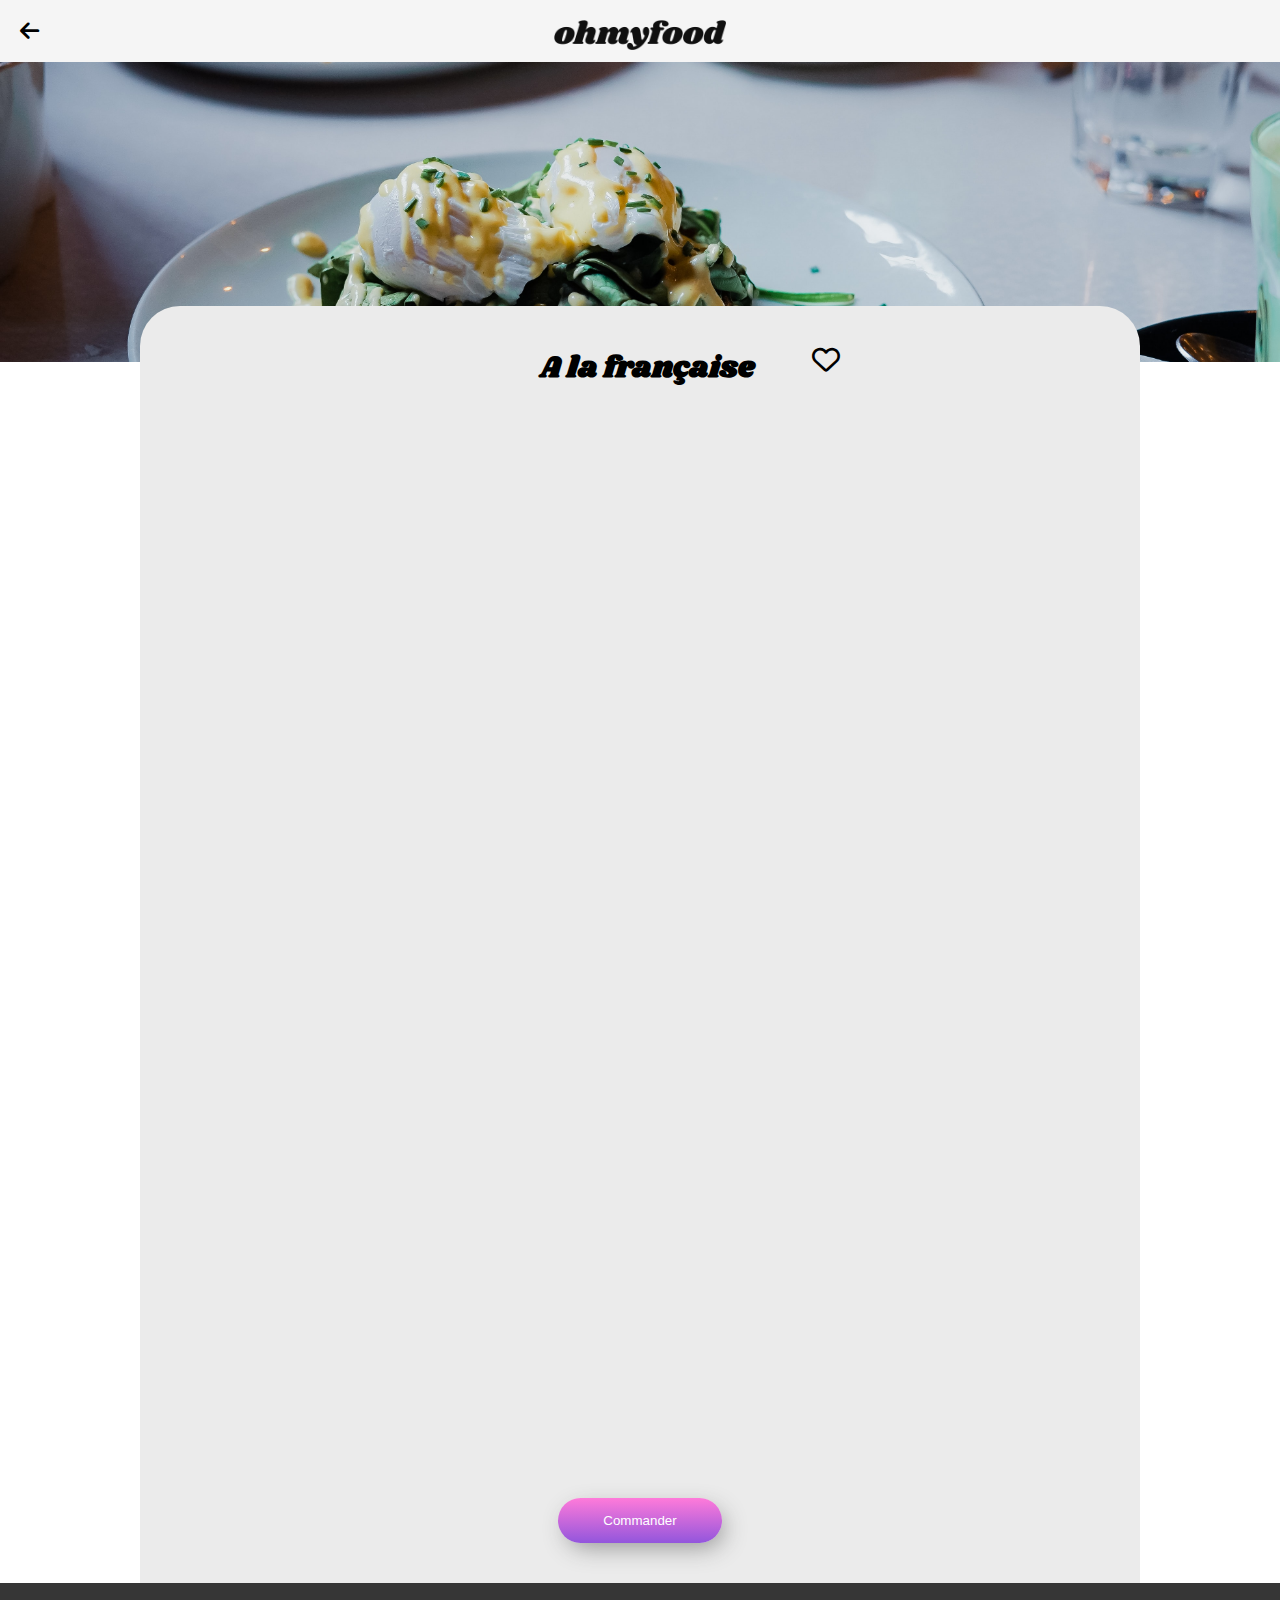
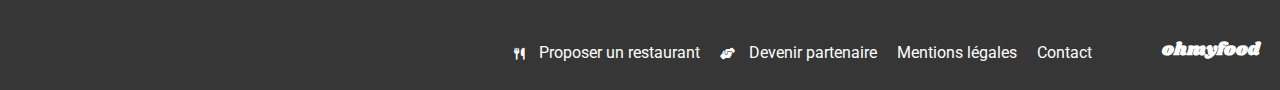
==== commit 91b2583e: "Heart's Homepage Animation" ====
--- a/menus/a-la-francaise.html
+++ b/menus/a-la-francaise.html
@@ -27,93 +27,118 @@
         <article>
             <header class="top-menu">
                 <img src="../images/restaurants/toa-heftiba-DQKerTsQwi0-unsplash.jpg" alt="photo d'oeufs pochés sur toast et lit de feuilles d'épinards avec sauce">
-                <div>
+                <div class="title">
                     <h1>A la française</h1>
                     <i class="fa-regular fa-heart fav-page"></i>
                 </div>
             </header>
             <section>
+                <div class="menu-anim anim1">
                 <h2>Entrées</h2>
                 <ul>
                     <li class="menu">
-                        <h3>Tartare de poulpe acidulé</h3>
-                        <p>Aux zestes d'orange</p>
+                        <section>
+                            <h3>Tartare de poulpe acidulé</h3>
+                            <p>Aux zestes d'orange</p>
+                        </section>
                         <b class="price">25€</b>
                         <div class="menu-selection"></div>
                         <i class="fa-solid fa-circle-check"></i>
                     </li>
                     <li class="menu">
-                        <h3>Velouté de légumes d'antan</h3>
-                        <p>Carotte, panais, topinambour</p>
+                        <section>
+                            <h3>Velouté de légumes d'antan</h3>
+                            <p>Carotte, panais, topinambour</p>
+                        </section>
                         <b class="price">35€</b>
                         <div class="menu-selection"></div>
                         <i class="fa-solid fa-circle-check"></i>
                     </li>
                     <li class="menu">
-                        <h3>Soupe à l'oignon</h3>
-                        <p>Revisitée</p>
+                        <section>
+                            <h3>Soupe à l'oignon</h3>
+                            <p>Revisitée</p>
+                        </section>
                         <b class="price">20€</b>
                         <div class="menu-selection"></div>
                         <i class="fa-solid fa-circle-check"></i>
                     </li>
-                </ul>
+                </ul></div>
             </section>
             <section>
-                <h2>Plats</h2>
-                <ul>
-                    <li class="menu">
-                        <h3>Coquilles Saint-Jacques</h3>
-                        <p>Accompagnées d'une purée de panais</p>
-                        <b class="price">40€</b>
-                        <div class="menu-selection"></div>
-                        <i class="fa-solid fa-circle-check"></i>
-                    </li>
-                    <li class="menu">
-                        <h3>Magret de canard</h3>
-                        <p>Et parmentier de pommes de terre</p>
-                        <b class="price">35€</b>
-                        <div class="menu-selection"></div>
-                        <i class="fa-solid fa-circle-check"></i>
-                    </li>
-                    <li class="menu">
-                        <h3>Pigeonneau d’Ille-et-Vilaine</h3>
-                        <p>Sur son lit de gnocchis aux légumes</p>
-                        <b class="price">44€</b>
-                        <div class="menu-selection"></div>
-                        <i class="fa-solid fa-circle-check"></i>
-                    </li>
-                </ul>
+                <div class="menu-anim anim2">
+                    <h2>Plats</h2>
+                    <ul>
+                        <li class="menu">
+                            <section>
+                                <h3>Coquilles Saint-Jacques</h3>
+                                <p>Accompagnées d'une purée de panais</p>
+                            </section>
+                            <b class="price">40€</b>
+                            <div class="menu-selection"></div>
+                            <i class="fa-solid fa-circle-check"></i>
+                        </li>
+                        <li class="menu">
+                            <section>
+                                <h3>Magret de canard</h3>
+                                <p>Et parmentier de pommes de terre</p>
+                            </section>
+                            <b class="price">35€</b>
+                            <div class="menu-selection"></div>
+                            <i class="fa-solid fa-circle-check"></i>
+                        </li>
+                        <li class="menu">
+                            <section>
+                                <h3>Pigeonneau d’Ille-et-Vilaine</h3>
+                                <p>Sur son lit de gnocchis aux légumes</p>
+                            </section>
+                            <b class="price">44€</b>
+                            <div class="menu-selection"></div>
+                            <i class="fa-solid fa-circle-check"></i>
+                        </li>
+                    </ul>
+                </div>
             </section>
             <section>
-                <h2>Desserts</h2>
-                <ul>
-                    <li class="menu">
-                        <h3>Pétales de violettes glacés</h3>
-                        <p>Et purée de noisettes</p>
-                        <b class="price">18€</b>
-                        <div class="menu-selection"></div>
-                        <i class="fa-solid fa-circle-check"></i>
-                    </li>
-                    <li class="menu">
-                        <h3>Fondant au chocolat</h3>
-                        <p>Revisité</p>
-                        <b class="price">22€</b>
-                        <div class="menu-selection"></div>
-                        <i class="fa-solid fa-circle-check"></i>
-                    </li>
-                    <li class="menu">
-                        <h3>Millefeuille croustillant</h3>
-                        <p>Myrtilles et pâte d’amande</p>
-                        <b class="price">23€</b>
-                        <div class="menu-selection"></div>
-                        <i class="fa-solid fa-circle-check"></i>
-                    </li>
-                </ul>
+                <div class="menu-anim anim3">
+                    <h2>Desserts</h2>
+                    <ul>
+                        <li class="menu">
+                            <section>
+                                <h3>Pétales de violettes glacés</h3>
+                                <p>Et purée de noisettes</p>
+                            </section>
+                            <b class="price">18€</b>
+                            <div class="menu-selection"></div>
+                            <i class="fa-solid fa-circle-check"></i>
+                        </li>
+                        <li class="menu">
+                            <section>
+                                <h3>Fondant au chocolat</h3>
+                                <p>Revisité</p>
+                            </section>
+                            <b class="price">22€</b>
+                            <div class="menu-selection"></div>
+                            <i class="fa-solid fa-circle-check"></i>
+                        </li>
+                        <li class="menu">
+                            <section>
+                                <h3>Millefeuille croustillant</h3>
+                                <p>Myrtilles et pâte d’amande</p>
+                            </section>
+                            <b class="price">23€</b>
+                            <div class="menu-selection"></div>
+                            <i class="fa-solid fa-circle-check"></i>
+                        </li>
+                    </ul>
+                </div>
+                <div class="container-button">
+                    <button class="order-button">
+                        Commander
+                    </button>
+                </div>
             </section>
         </article>
-        <button class="order-button">
-            Commander
-        </button>    
     </main>
     <footer>
         <h3>ohmyfood</h3>
--- a/css/style.css
+++ b/css/style.css
@@ -39,7 +39,20 @@
   text-decoration: none;
 }
 
+/***************************** Index Tags ************************/
+
+
+main > section {
+  padding: 50px;
+}
+
+main h3 {
+  padding-bottom: 30px;
+  font-size: 23px;
+}
+
 header {
+  width: 100%;
   text-align: center;
   background-color: hsl(0, 0%, 96%);
 }  
@@ -49,7 +62,6 @@
   font-family: 'Shrikhand', cursive;
   background-color: var(--white);
   border-bottom: 3px solid hsla(0, 0%, 83%, 80%);
-  /* box-shadow: 2px 2px 3px hsl(0, 0%, 83%); */
 }
 
 header form {
@@ -82,47 +94,68 @@
   border : none;
   color : var(--white);
   background: var(--button-gradient);
-}
-
-main section {
-  padding: var(--padding-section);
-}
-
-main h3 {
-  padding-bottom: 30px;
-  text-align: left;
-  font-size: 23px;
-}
-
-main ul {
+  cursor: pointer;
+  -webkit-box-shadow: 5px 8px 25px -4px rgba(148, 148, 148, 1);
+  -moz-box-shadow: 5px 18px 25px -4px rgba(148, 148, 148, 1);
+  box-shadow: 5px 8px 25px -4px rgba(148, 148, 148, 1)
+}
+
+header button:hover {
+  background: linear-gradient(0deg,
+      hsl(267, 66%, 70%),
+      hsl(317, 100%, 80%));
+  -webkit-box-shadow: 5px 8px 25px -4px rgb(92, 90, 90);
+  -moz-box-shadow: 5px 8px 25px -4px rgb(92, 90, 90);
+  box-shadow: 5px 8px 25px -4px rgb(92, 90, 90);
+  transition: 0.5s ease;
+}
+
+.location input {
+  width: 122px;
+}
+.choix ul {
   display: flex;
-  flex-direction: column; 
+  flex-wrap: wrap;
+  margin-left: auto;
+  margin-right: auto;
   gap : 20px;
 }
 
-main li {
-  margin-left: 12px;
-  padding : 25px 25px 22px 25px;
+.choix li {
+  margin-left: auto;
+  margin-right: auto;
+  padding : 30px 25px;
+  min-width: 280px;
   border : none;
   border-radius: 20px;
   background-color: var(--light-grey-2);
 }
 
-main section div {
-  display: flex;
-  gap: 25px;
-  margin-left: -36px;
-}
-
+.choix i {
+  padding-left : 17px;
+  padding-right: 15px;
+}
+
+.choix i:hover {
+  color: var(--purple);
+  transition: 0.5s ease;
+}
 
 article {
-  padding: var(--padding-section);
   background-color: var(--light-grey-1);
   box-sizing: border-box;
 }
 
-article li {
+.restaurants ul {
   display: flex;
+  flex-direction: column;
+  margin-left: auto;
+  margin-right: auto;
+  gap: 30px;
+}
+
+.restaurants li {
+  position: relative;
   padding : 0;
   border-radius: 20px;
   background-color: var(--white);
@@ -132,7 +165,7 @@
   width: 100%;
 }
 
-article figure {
+.restaurants figure {
   position: relative;
   margin: 0;
   width: 100%;
@@ -141,7 +174,7 @@
 article figcaption {
   display: flex;
   flex-direction: column;
-  padding: 0 25px 25px 20px;
+  padding: 0 20px 18px 20px;
 }
 
 article img {
@@ -155,7 +188,6 @@
 article h4 {
   padding-top: 15px;
   font-size: 17px;
-  /* color : hsl(0, 0, 0); */
 }
 
 article li a:visited {
@@ -184,21 +216,22 @@
   padding-bottom: 6px ;
 }
 
+/*************************** Index Classes ****************************/
+
 main section .button-numbers {
-  padding : 3px 8px ;
+  padding: 3px 8px;
   border-radius: 25px;
-  color : var(--white) ;
+  color: var(--white);
   background-color: var(--purple);
 }
 
+.button-numbers {
+  margin-left: -36px;
+}
+
 main section .fa-solid {
-  color : hsl(0, 0%, 49%);
+  color: hsl(0, 0%, 49%);
   font-size: 18px;
-}
-
-footer .fa-solid {
-  font-size: 12px;
-  padding-right: 10px;
 }
 
 .location {
@@ -214,18 +247,28 @@
   height: 30px;
 }
 
-.fa-heart {
-  margin-top: -30px;
-  align-self: flex-end;
-  font-size: 20px;
-}
-
-/*fa heaert onclick color purple*/
+.restaurants,
+.choix  {
+  padding : 0;
+}
+
+.fonctionnement {
+  max-width: 490px;
+}
+
+.fonctionnement,
+.restaurants-card {
+  margin-left: auto;
+  margin-right: auto;
+  padding: 30px 10px;
+  min-width: 340px;
+  max-width: 600px;
+}
 
 .nouveau {
   position: absolute;
-  margin-top: 3%;
-  margin-left: 75%;
+  top: 15px;
+  right : 15px;
   padding: 5px 10px;
   font-size: 14px;
   font-weight: 600;
@@ -234,21 +277,110 @@
   z-index: 4;
 }
 
-/*----------Pages des Menus----------*/
+footer .fa-solid {
+  font-size: 12px;
+  padding-right: 10px;
+}
+
+/********************** Homepage Heart's Animation **********************/
+
+input[type="checkbox"] {
+  display: none;
+}
+
+.heart-container {
+  position: absolute;
+  top : 190px;
+  right : 5px;
+  display: flex;
+  padding-right: 20px;;
+  align-self: flex-end;
+}
+
+input[type="checkbox"]:checked~label .empty-heart {
+  transform: scale(1);
+  cursor: pointer;
+}
+
+input[type="checkbox"]:checked~label .solid-heart {
+  transition: all 300ms ease-in;
+  transform: scale(0);
+  cursor: pointer;
+}
+
+.empty-heart {
+  position: absolute;
+  font-size: 2em;
+  transition: all 300ms ease-in;
+  transform: scale(0);
+}
+
+.solid-heart {
+  position: relative;
+  margin-top : -1px;
+  background: linear-gradient(0deg,
+        hsl(267, 66%, 60%),
+        hsl(317, 100%, 74%));
+  background-clip: text;
+  -webkit-background-clip: text;
+  -webkit-text-fill-color: transparent;
+  font-size: 2em;
+  transition: all 300ms ease-in;
+}
+
+input[type="checkbox"]:hover~label .empty-heart {
+  transform: scale(0);
+  cursor: pointer;
+}
+
+input[type="checkbox"]:hover~label .solid-heart {
+  transform: scale(1);
+  opacity: 0.8;
+  cursor: pointer;
+}
+  
+
+/********************** Menus Classes *************************/
 
 .page {
   margin: 0;
   padding: 0;
-  background-color: var(--light-grey-1);
-}
-
-.page section {
-  padding : 20px 10px;
-  box-sizing: border-box ;
-}
-
-.page li {
-  margin : 0;
+}
+
+.fa-arrow-left {
+  position: absolute;
+  top : 20px;
+  left : 20px;
+  font-size: 22px;
+  color: black;
+}
+
+.top-menu {
+  background-color : var(--white); 
+}
+
+.top-menu img {
+  width: 100%;
+  height: 300px;
+  border-radius: 0%;
+  object-fit: cover;
+}
+
+.title {
+  position : relative;
+  display: flex;
+  justify-content: center;
+  margin-left: auto;
+  margin-right: auto;
+  max-width: 1000px;
+  z-index: 5;
+}
+
+.fav-page {
+  position: absolute;
+  font-size: 28px;
+  top: -20px;
+  right: 15px;
 }
 
 .menu-logo {
@@ -258,97 +390,111 @@
 }
 
 .page article {
-  padding : 0;
-}
-
-.top-menu img {
-  width: 100%;
-  height: 300px;
-  border-radius: 0%;
-  object-fit: cover ;
-}
-
-.top-menu {
-  background-color : var(--light-grey-1); 
-}
-
-.top-menu div{
-  position : relative;
-  display: flex;
-  background-color: var(--light-grey-1) ;
-}
-
-.top-menu div h1 {
+  padding: 0;
+  background-color: var(--white);
+}
+
+article > section {
+  margin-left: auto;
+  margin-right: auto;
+  padding: 20px 10px;
+  max-width: 1000px;
+  box-sizing: border-box;
+  background-color: var(--light-grey-1);
+}
+
+.menu-anim {
+  margin-left: auto;
+  margin-right: auto;
+  max-width: 500px;
+}
+
+.page h1 {
   margin-top: -60px;
   padding-top: 40px;
   padding-left: 15px;
   width: 100%;
   text-align: left;
-  font-size: 30px;
+  font-size: 29px;
   border-top-left-radius: 40px;
   border-top-right-radius: 40px;
-  border-color : var(--light-grey-1);
+  border-color: var(--light-grey-1);
   background-color: var(--light-grey-1);
 }
 
-.fav-page {
-  position: absolute;
-  font-size: 30px;
-  top : 10px;
-  right : 30px;
-}
-
-.menu {
-  position: relative;
-  display: block ;
-  padding: 15px;
- 
-}
-
-.page section h2 {
+.page h2 {
+  margin-bottom: 10px;
+  padding-bottom: 3px;
+  width: 50px;
   font-variant-caps: all-petite-caps;
   font-weight: 200;
   font-size: 20px;
-}
-
-.page section h3 {
+  border-bottom: 3px solid var(--green);
+}
+
+.menu {
+  position: relative;
+  display: flex ;
+  justify-content: space-between;
+  overflow: hidden;
+  padding: 15px;
+}
+
+.page ul {
+  display: flex; 
+  flex-direction: column;
+  margin-left: auto;
+  margin-right: auto;
+  max-width: 500px;
+  gap: 30px;
+}
+
+.page li {
+  margin: 0;
+  border-radius: 20px;
+  background-color: var(--white);
+}
+
+.menu section {
+  position: relative;
+  width : 85%;
+  overflow: hidden;
+  text-overflow: ellipsis;
+  cursor: pointer;
+}
+
+.menu h3 {
   padding: 0;
   font-size: 18px;
   font-weight: 400;
-  white-space: nowrap;
+}
+
+.menu p {
+  font-size: 15px;
+}
+
+.menu h3,
+.menu p {
+  position: relative;
   overflow: hidden;
   text-overflow: ellipsis;
-}
-
-.name-price {
+  white-space: nowrap;
+}
+
+.price {
   display: flex;
-  justify-content: space-between;
-  align-items: baseline;
-  margin : 0; 
-}
- 
-.order-button {
-  margin-top: 15px;
-  margin-bottom: 35px;
-  padding: 15px 45px;
-  border-radius: 25px;
-  border: none;
+  justify-content: flex-end;
+  margin-top: 23px;
+  transition: 0.5s ease;
+} 
+
+.menu .fa-circle-check {
+  position: absolute;
+  top: 20px;
+  right: 25px;
+  font-size: 30px;
   color: var(--white);
-  background: var(--button-gradient);
-}
-
-.menu p {
-  white-space: nowrap;
-  overflow: hidden;
-  text-overflow: ellipsis;
-  font-size: 15px;
-}
-
-.price {
-  position: absolute;
-  bottom: 15px;
-  right: 14px;
-  z-index: 2;
+  transform: translateX(200%);
   transition: 0.5s ease;
 }
 
@@ -365,16 +511,45 @@
   transition: 0.5s ease;
 }
 
-.menu .fa-circle-check {
-  position: absolute;
-  top: 20px;
-  right: 25px;
-  font-size: 30px;
+/* .name-price {
+  display: flex;
+  justify-content: space-between;
+  align-items: baseline;
+  margin : 0; 
+} */
+
+.container-button {
+  display : flex;
+  justify-content: center;
+  align-items: center;
+}
+
+.order-button {
+  margin-top: 40px;
+  margin-bottom: 20px;
+  padding: 15px 45px;
+  border-radius: 25px;
+  border: none;
   color: var(--white);
-  transform: translateX(200%);
+  background: var(--button-gradient);cursor: pointer;
+  -webkit-box-shadow: 5px 8px 25px -4px rgba(148, 148, 148, 1);
+  -moz-box-shadow: 5px 18px 25px -4px rgba(148, 148, 148, 1);
+  box-shadow: 5px 8px 25px -4px rgba(148, 148, 148, 1)
+  }
+  
+.order-button:hover {
+  background: linear-gradient(0deg,
+      hsl(267, 66%, 70%),
+      hsl(317, 100%, 80%));
+  -webkit-box-shadow: 5px 8px 25px -4px rgb(92, 90, 90);
+  -moz-box-shadow: 5px 8px 25px -4px rgb(92, 90, 90);
+  box-shadow: 5px 8px 25px -4px rgb(92, 90, 90);
   transition: 0.5s ease;
 }
 
+
+/***************Meal Selection's Animation******************/
+/* 
 .menu:hover .fa-circle-check {
   animation: rotate-full 0.5s ease;
 }
@@ -386,7 +561,7 @@
   100% {
     transform: translateX(0%) rotate(360deg);
   }
-}
+} */
 
 .menu:hover .menu-selection,
 .menu:hover .fa-circle-check {
@@ -394,5 +569,210 @@
 }
 
 .menu:hover .price {
-  transform: translateX(-270%);
-}
+  transform: translateX(-80px);
+}
+
+/***************Menus Apparition's Animation******************/
+
+@keyframes fade-in {
+  0% {
+    opacity: 0;
+    transform: translateY(20px);
+  }
+  25% {
+    opacity: 0.25;
+    transform: translateY(15px);
+  }
+  50% {
+    opacity: 0.5;
+    transform: translateY(10px);
+  }
+  75% {
+    opacity: 0.75;
+    transform: translateY(5px);
+  }
+  100% {
+    opacity: 1;
+    transform: translateY(0);
+  }
+}
+
+.menu-anim {
+  opacity: 0;
+  transform: translateY(20px);
+  animation: fade-in 0.5s ease forwards;
+}
+
+.anim1 {
+  animation-delay: 0.5s;
+}
+
+.anim2 {
+  animation-delay: 1s;
+}
+
+.anim3 {
+  animation-delay: 1.5s;
+}
+
+/***************Index Loader & Sections Delay's Animation******************/
+
+/* @keyframes loader {
+  0% {
+    transform: rotate(0deg);
+  }
+
+  100% {
+    transform: rotate(360deg);
+  }
+}
+
+@keyframes hide {
+  0% {
+    opacity: 1;
+  }
+
+  100% {
+    opacity: 0;
+    display: none;
+  }
+}
+
+.loader {
+  border: 4px solid #f3f3f3;
+  border-top: 4px solid #3498db;
+  border-radius: 50%;
+  width: 40px;
+  height: 40px;
+  position: fixed;
+  top: 50%;
+  left: 50%;
+  transform: translate(-50%, -50%);
+  animation: loader 3s linear infinite, hide 3s 3s forwards;
+  z-index: 9999;
+}
+
+@keyframes hideSections {
+  0% {
+    opacity: 1;
+  }
+
+  1% {
+    opacity: 0;
+  }
+
+  90% {
+    opacity: 0;
+  }
+
+  100% {
+    opacity: 1;
+  }
+}
+
+.late-reveal {
+  animation: hideSections 4.5s forwards;
+} */
+
+/***************Responsive Design******************/
+
+@media screen and (min-width: 768px) {
+  header h2 {
+    font-size: 40px;
+  }
+
+  header p {
+    padding-top: 30px;
+  }
+
+  .fonctionnement {
+    margin-left: auto;
+    margin-right: auto;
+  }
+
+  .fonctionnement li {
+    margin-left: auto;
+    margin-right: auto;
+  }
+
+  .restaurants-card {
+    margin-left: auto;
+    margin-right: auto;
+    max-width: 1080px;
+  }
+
+  .restaurants ul {
+    flex-direction: row;
+    flex-wrap: wrap;
+    margin : 0;
+    gap: 30px 20px;
+  }
+  
+  .restaurants li {
+    position: relative;
+    margin-left: auto;
+    margin-right: auto;
+    min-width: 40%;
+  }
+
+  .page h1 {
+    font-size: 30px;
+    text-align: center;
+ }
+ .fav-page {
+    position: absolute;
+    font-size: 28px;
+    top: -20px;
+    right: 30%;
+ }
+
+  footer {
+    display: flex;
+    flex-direction: row-reverse;
+    padding-top: 60px;
+    padding-bottom: 10px;
+  }
+
+  footer ul {
+    display: flex;
+    padding-bottom: 0;;
+  }
+
+  footer li {
+    padding-left: 20px;
+  }
+
+  footer h3 {
+    margin-top: -6px;
+    padding-left: 70px;
+  }
+  
+}
+
+@media screen and (min-width: 1100px) {
+  
+  .choix ul {
+    flex-wrap: nowrap;
+  }
+
+  .fonctionnement {
+    margin-left: auto;
+    margin-right: auto;
+    max-width: 1080px;
+  }
+  
+  .restaurants-card {
+    margin-left: auto;
+    margin-right: auto;
+    max-width : 1080px;
+  }
+
+  .restaurants li {
+    min-width: 490px;
+  }
+  
+  .restaurants ul {
+    gap: 50px 100px;
+  }
+}
+
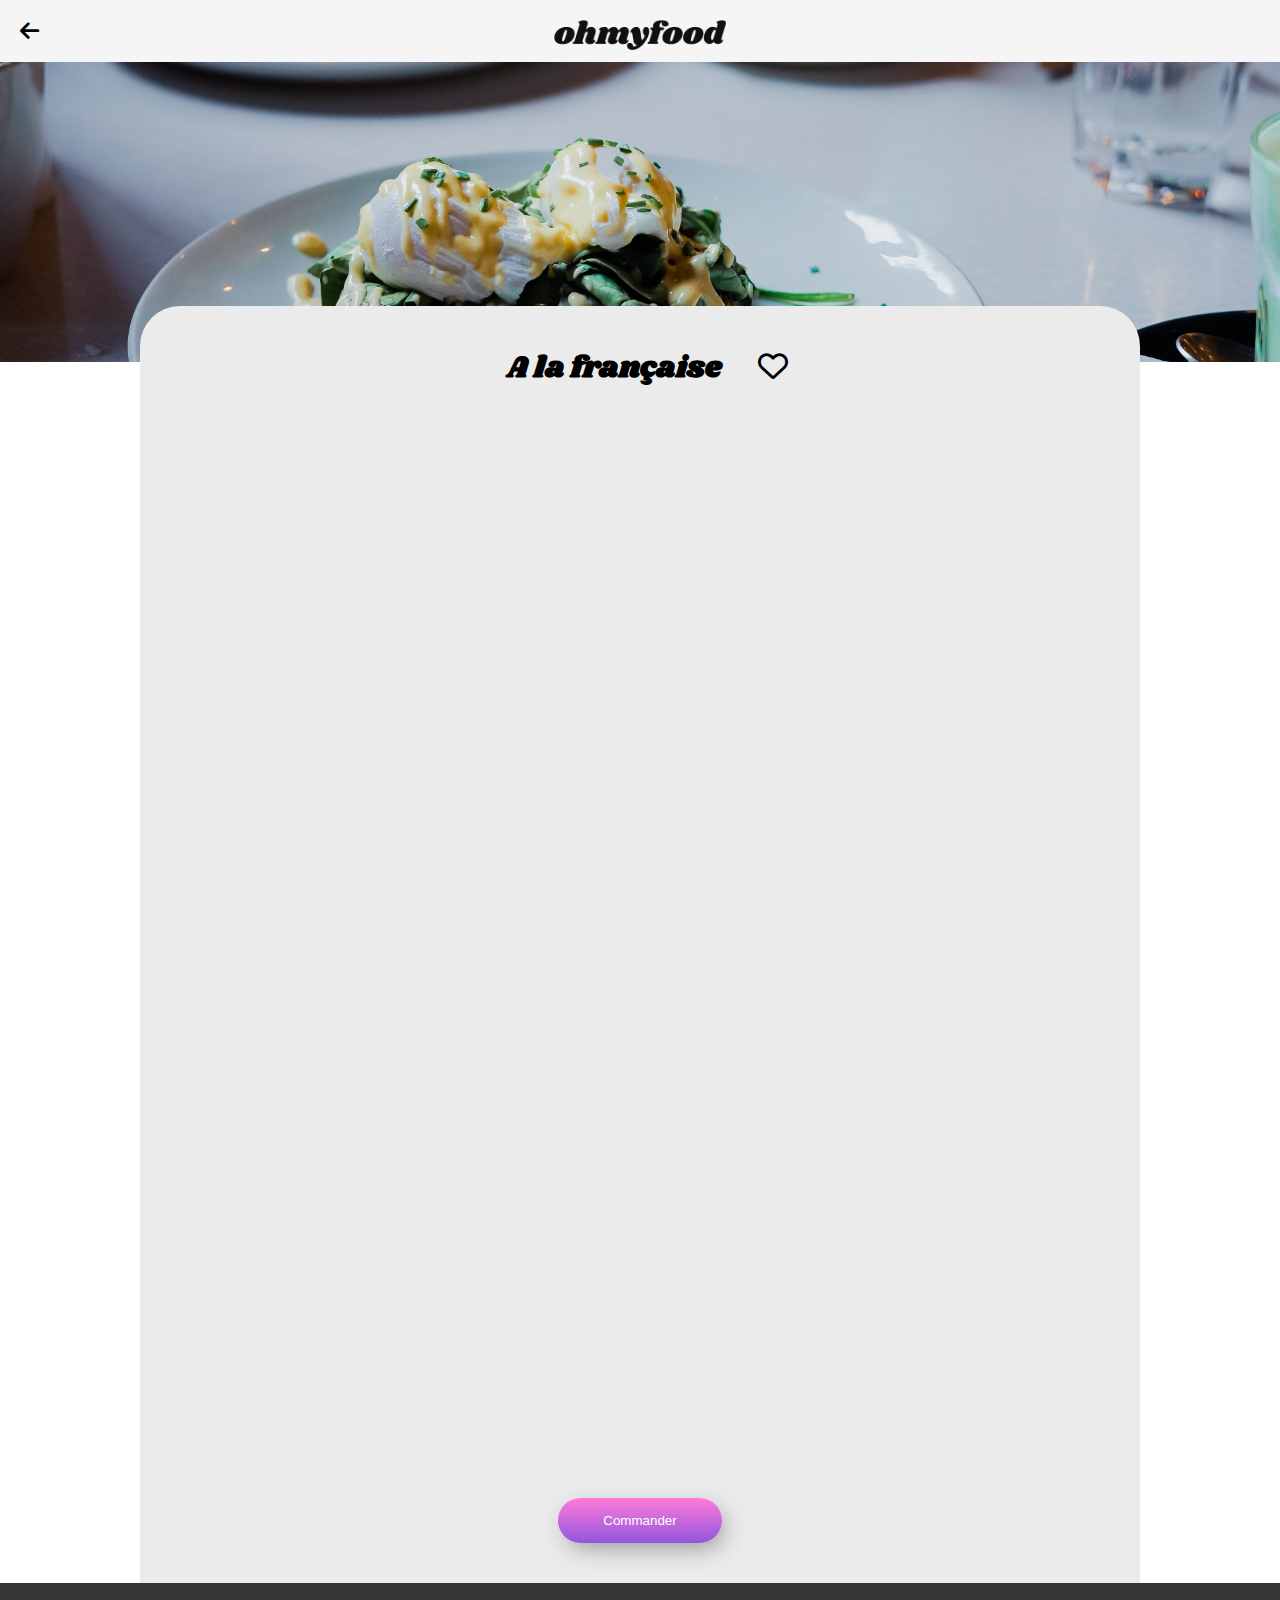
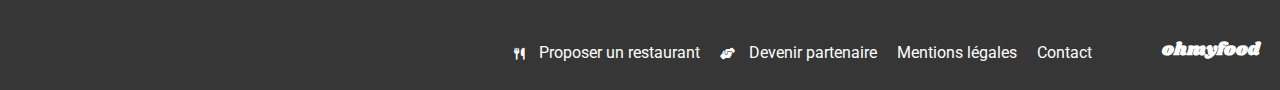
==== commit cfa0b2d6: "Corrections" ====
--- a/menus/a-la-francaise.html
+++ b/menus/a-la-francaise.html
@@ -28,8 +28,7 @@
             <header class="top-menu">
                 <img src="../images/restaurants/toa-heftiba-DQKerTsQwi0-unsplash.jpg" alt="photo d'oeufs pochés sur toast et lit de feuilles d'épinards avec sauce">
                 <div class="title">
-                    <h1>A la française</h1>
-                    <i class="fa-regular fa-heart fav-page"></i>
+                    <h1>A la française <i class="fa-regular fa-heart fav-page"></i></h1>
                 </div>
             </header>
             <section>
--- a/css/style.css
+++ b/css/style.css
@@ -377,10 +377,7 @@
 }
 
 .fav-page {
-  position: absolute;
-  font-size: 28px;
-  top: -20px;
-  right: 15px;
+  padding-left: 30px;
 }
 
 .menu-logo {
@@ -617,13 +614,128 @@
 
 /***************Index Loader & Sections Delay's Animation******************/
 
-/* @keyframes loader {
+.loader {
+  position: absolute;
+  margin: auto;
+  top: 0;
+  bottom: 0;
+  left: 0;
+  right: 0;
+  width: 6.250em;
+  height: 6.250em;
+  animation: rotate 2.4s linear infinite, hide 3s 3s forwards;
+}
+
+.white {
+  top: 0;
+  bottom: 0;
+  left: 0;
+  right: 0;
+  background: white;
+  animation: flash 2.4s linear infinite;
+  opacity: 0;
+}
+
+.dot {
+  position: absolute;
+  margin: auto;
+  width: 2.4em;
+  height: 2.4em;
+  border-radius: 100%;
+  transition: all 1s ease;
+}
+
+.dot:nth-child(2) {
+  top: 0;
+  bottom: 0;
+  left: 0;
+  background: #FF4444;
+  animation: dotsY 2.4s linear infinite;
+}
+
+.dot:nth-child(3) {
+  left: 0;
+  right: 0;
+  top: 0;
+  background: #FFBB33;
+  animation: dotsX 2.4s linear infinite;
+}
+
+.dot:nth-child(4) {
+  top: 0;
+  bottom: 0;
+  right: 0;
+  background: #99CC00;
+  animation: dotsY 2.4s linear infinite;
+}
+
+.dot:nth-child(5) {
+  left: 0;
+  right: 0;
+  bottom: 0;
+  background: #33B5E5;
+  animation: dotsX 2.4s linear infinite;
+}
+
+@keyframes rotate {
   0% {
-    transform: rotate(0deg);
+    transform: rotate(0);
+  }
+
+  10% {
+    width: 6.250em;
+    height: 6.250em;
+  }
+
+  66% {
+    width: 2.4em;
+    height: 2.4em;
   }
 
   100% {
     transform: rotate(360deg);
+    width: 6.250em;
+    height: 6.250em;
+  }
+}
+
+@keyframes dotsY {
+  66% {
+    opacity: .1;
+    width: 2.4em;
+  }
+
+  77% {
+    opacity: 1;
+    width: 0;
+  }
+}
+
+@keyframes dotsX {
+  66% {
+    opacity: .1;
+    height: 2.4em;
+  }
+
+  77% {
+    opacity: 1;
+    height: 0;
+  }
+}
+
+@keyframes flash {
+  33% {
+    opacity: 0;
+    border-radius: 0%;
+  }
+
+  55% {
+    opacity: .6;
+    border-radius: 100%;
+  }
+
+  66% {
+    opacity: 0;
   }
 }
 
@@ -638,20 +750,6 @@
   }
 }
 
-.loader {
-  border: 4px solid #f3f3f3;
-  border-top: 4px solid #3498db;
-  border-radius: 50%;
-  width: 40px;
-  height: 40px;
-  position: fixed;
-  top: 50%;
-  left: 50%;
-  transform: translate(-50%, -50%);
-  animation: loader 3s linear infinite, hide 3s 3s forwards;
-  z-index: 9999;
-}
-
 @keyframes hideSections {
   0% {
     opacity: 1;
@@ -672,7 +770,7 @@
 
 .late-reveal {
   animation: hideSections 4.5s forwards;
-} */
+}
 
 /***************Responsive Design******************/
 
@@ -719,12 +817,6 @@
     font-size: 30px;
     text-align: center;
  }
- .fav-page {
-    position: absolute;
-    font-size: 28px;
-    top: -20px;
-    right: 30%;
- }
 
   footer {
     display: flex;
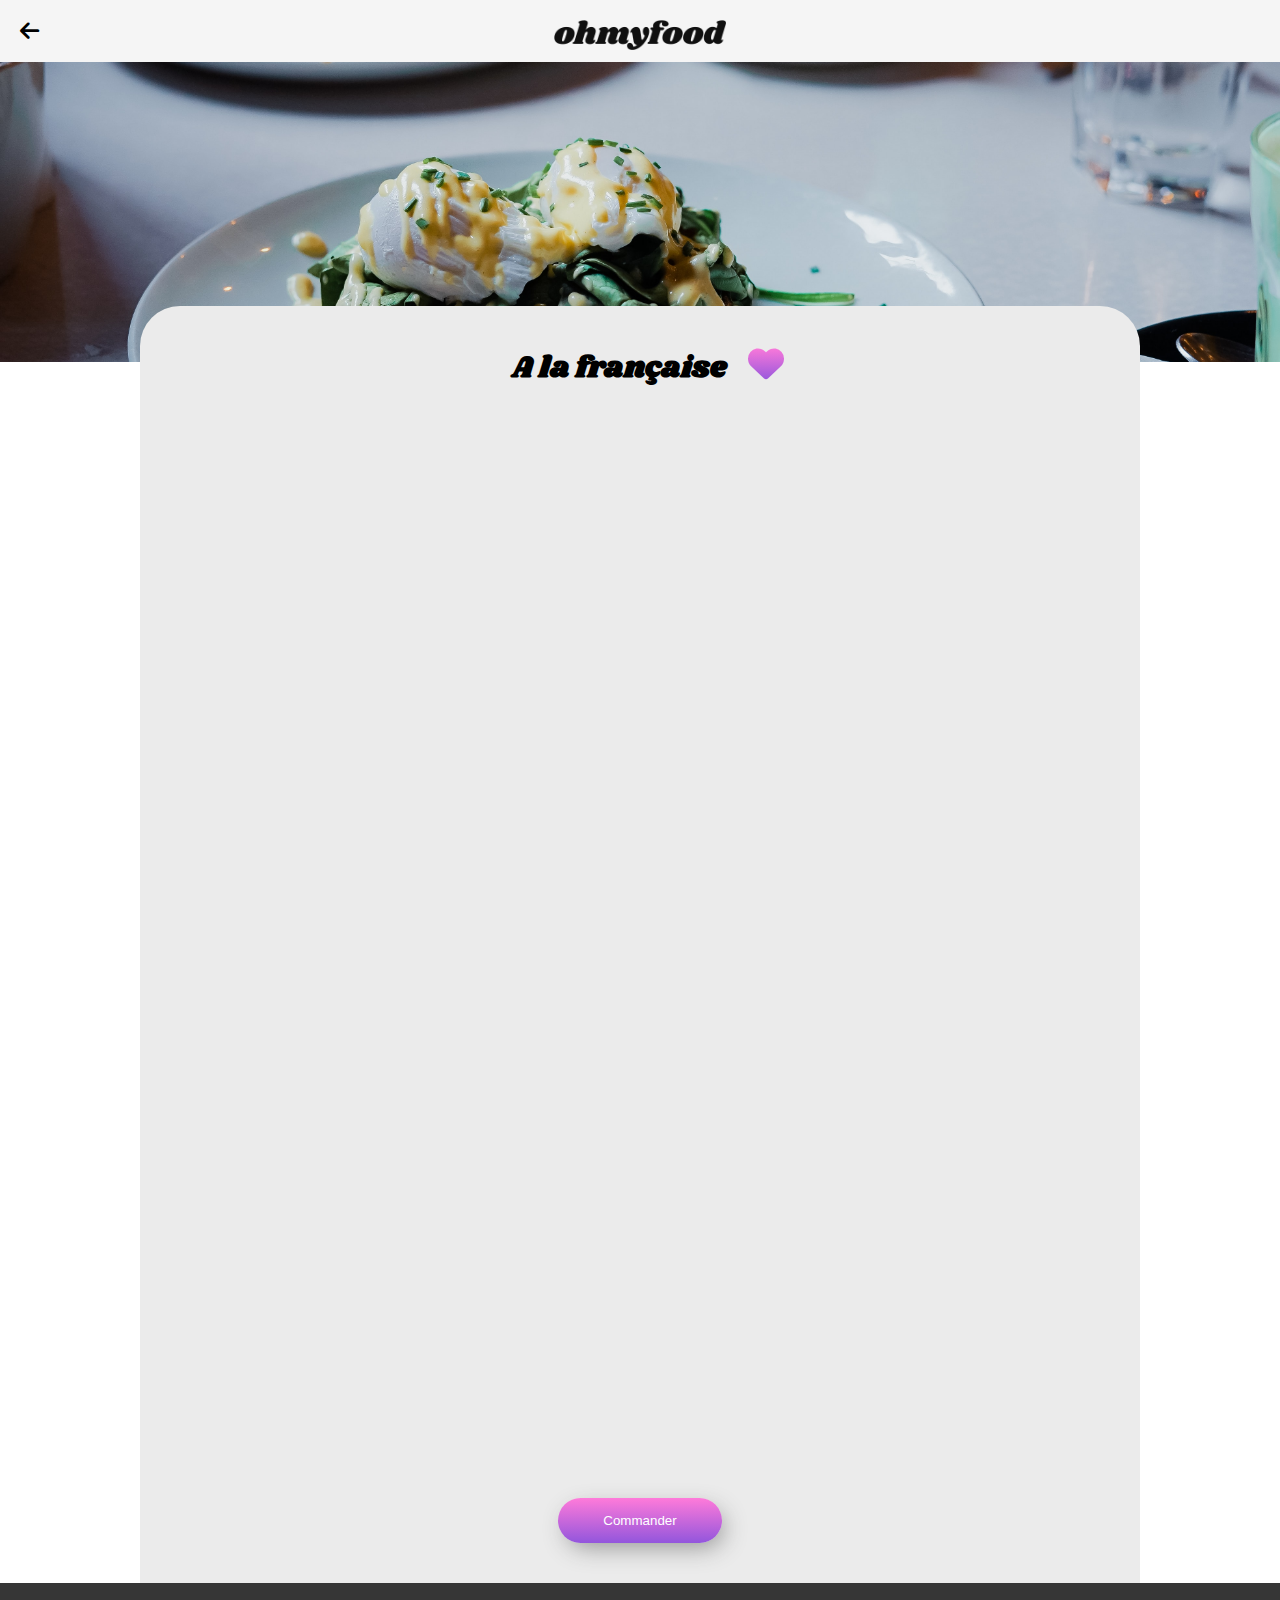
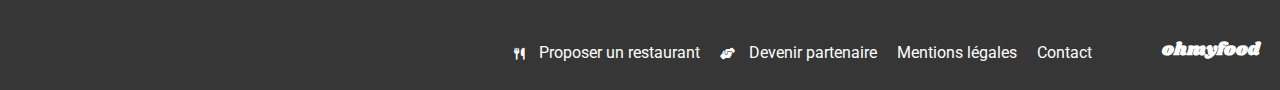
==== commit cc58cca8: "Merge pull request #3 from leoSleepsInCode/develop" ====
--- a/menus/a-la-francaise.html
+++ b/menus/a-la-francaise.html
@@ -28,7 +28,12 @@
             <header class="top-menu">
                 <img src="../images/restaurants/toa-heftiba-DQKerTsQwi0-unsplash.jpg" alt="photo d'oeufs pochés sur toast et lit de feuilles d'épinards avec sauce">
                 <div class="title">
-                    <h1>A la française <i class="fa-regular fa-heart fav-page"></i></h1>
+                    <h1>A la française <input type="checkbox" id="heart-height" name="heart-height">
+                    <label for="heart-height">
+                        <i class="fa-regular fa-heart empty-heart"></i>
+                        <i class="fa-solid fa-heart solid-heart"></i>
+                    </label>
+                    </h1>
                 </div>
             </header>
             <section>
--- a/css/style.css
+++ b/css/style.css
@@ -136,10 +136,12 @@
   padding-right: 15px;
 }
 
-.choix i:hover {
+.choix li:hover i,
+.choix li:focus i {
   color: var(--purple);
   transition: 0.5s ease;
 }
+
 
 article {
   background-color: var(--light-grey-1);
@@ -339,6 +341,10 @@
   cursor: pointer;
 }
   
+.top-menu i {
+  padding-left : 15px;
+  font-size: 1.2em;
+}
 
 /********************** Menus Classes *************************/
 
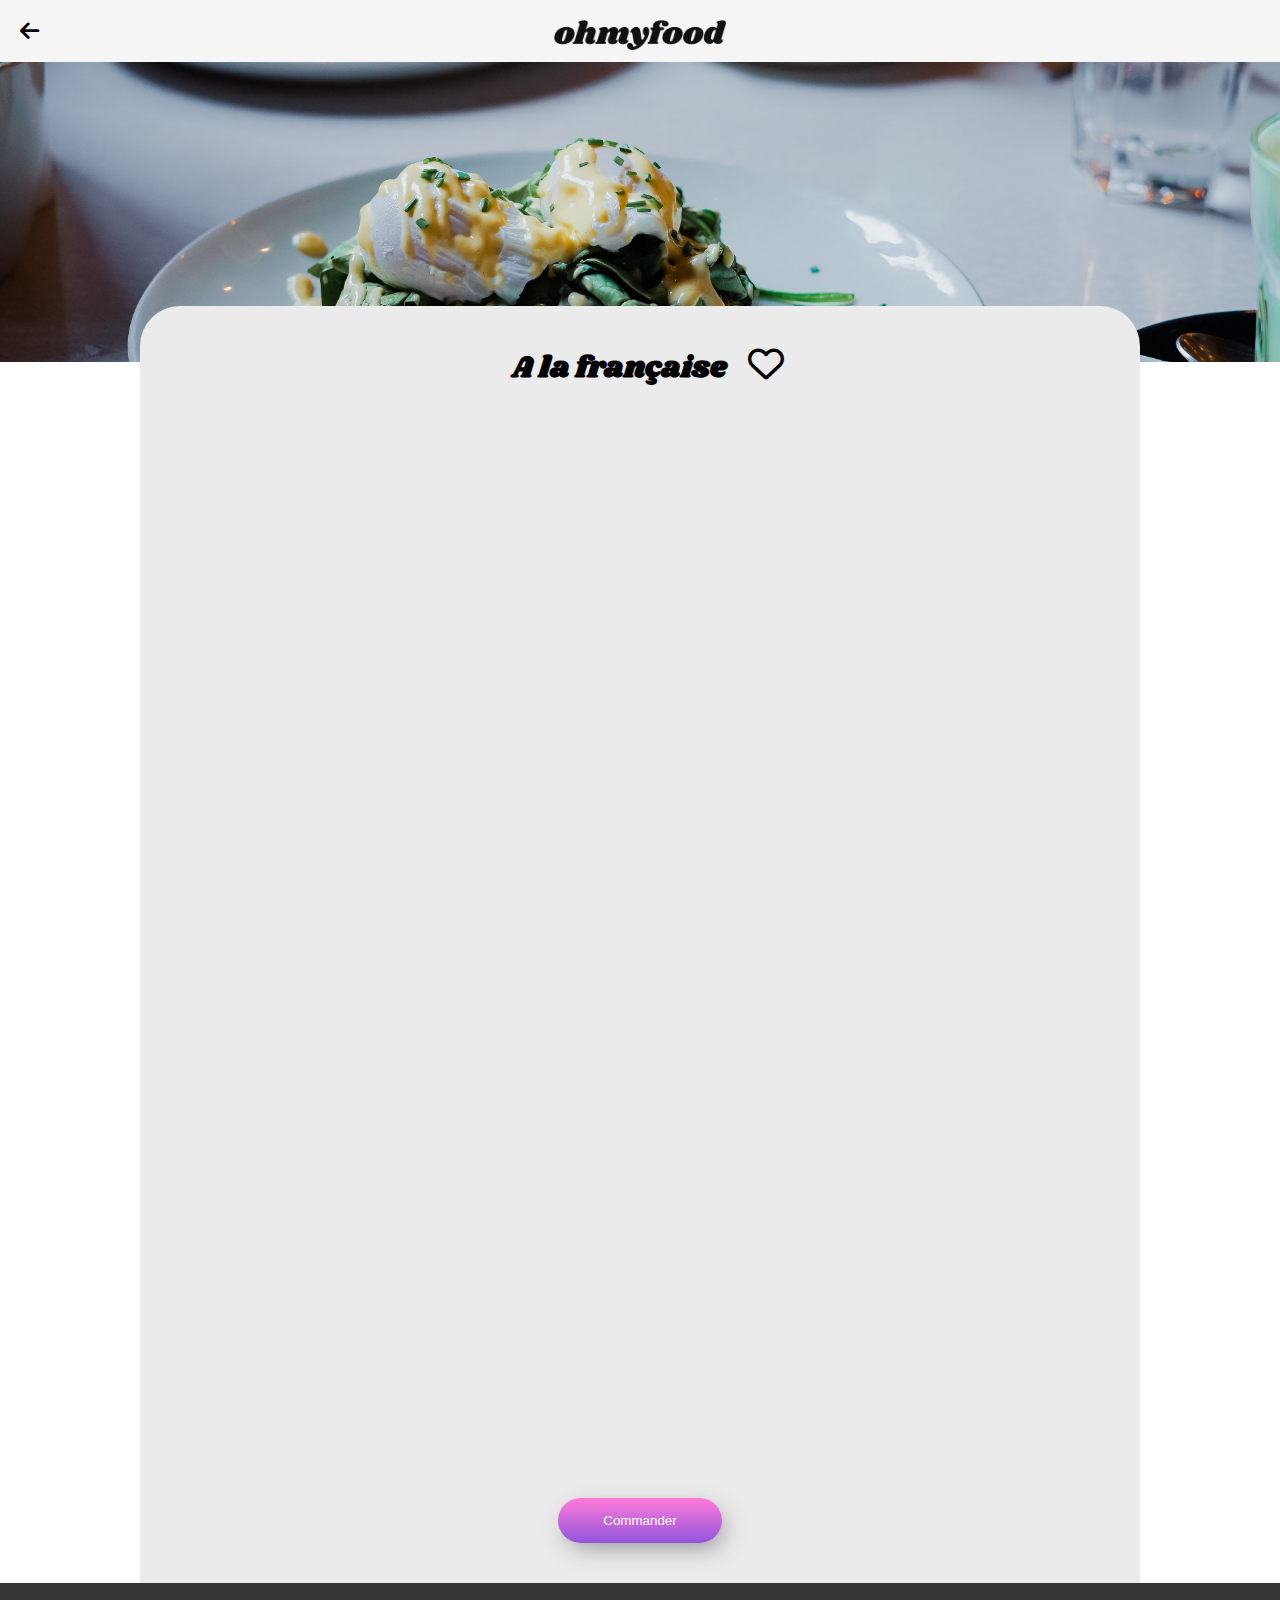
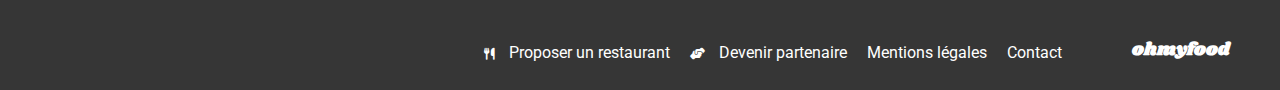
==== commit 9c4a6243: "Merge pull request #4 from leoSleepsInCode/develop" ====
--- a/menus/a-la-francaise.html
+++ b/menus/a-la-francaise.html
@@ -28,7 +28,7 @@
             <header class="top-menu">
                 <img src="../images/restaurants/toa-heftiba-DQKerTsQwi0-unsplash.jpg" alt="photo d'oeufs pochés sur toast et lit de feuilles d'épinards avec sauce">
                 <div class="title">
-                    <h1>A la française <input type="checkbox" id="heart-height" name="heart-height">
+                    <h1>A la française <input type="checkbox" id="heart-height" name="heart-height" checked>
                     <label for="heart-height">
                         <i class="fa-regular fa-heart empty-heart"></i>
                         <i class="fa-solid fa-heart solid-heart"></i>
--- a/css/style.css
+++ b/css/style.css
@@ -320,9 +320,7 @@
 .solid-heart {
   position: relative;
   margin-top : -1px;
-  background: linear-gradient(0deg,
-        hsl(267, 66%, 60%),
-        hsl(317, 100%, 74%));
+  background: var(--button-gradient);
   background-clip: text;
   -webkit-background-clip: text;
   -webkit-text-fill-color: transparent;
@@ -826,6 +824,8 @@
 
   footer {
     display: flex;
+    margin-left: auto;
+    margin-right: auto;
     flex-direction: row-reverse;
     padding-top: 60px;
     padding-bottom: 10px;
@@ -872,5 +872,9 @@
   .restaurants ul {
     gap: 50px 100px;
   }
-}
-
+
+  footer h3{
+    margin-right: 30px;
+  }
+}
+
